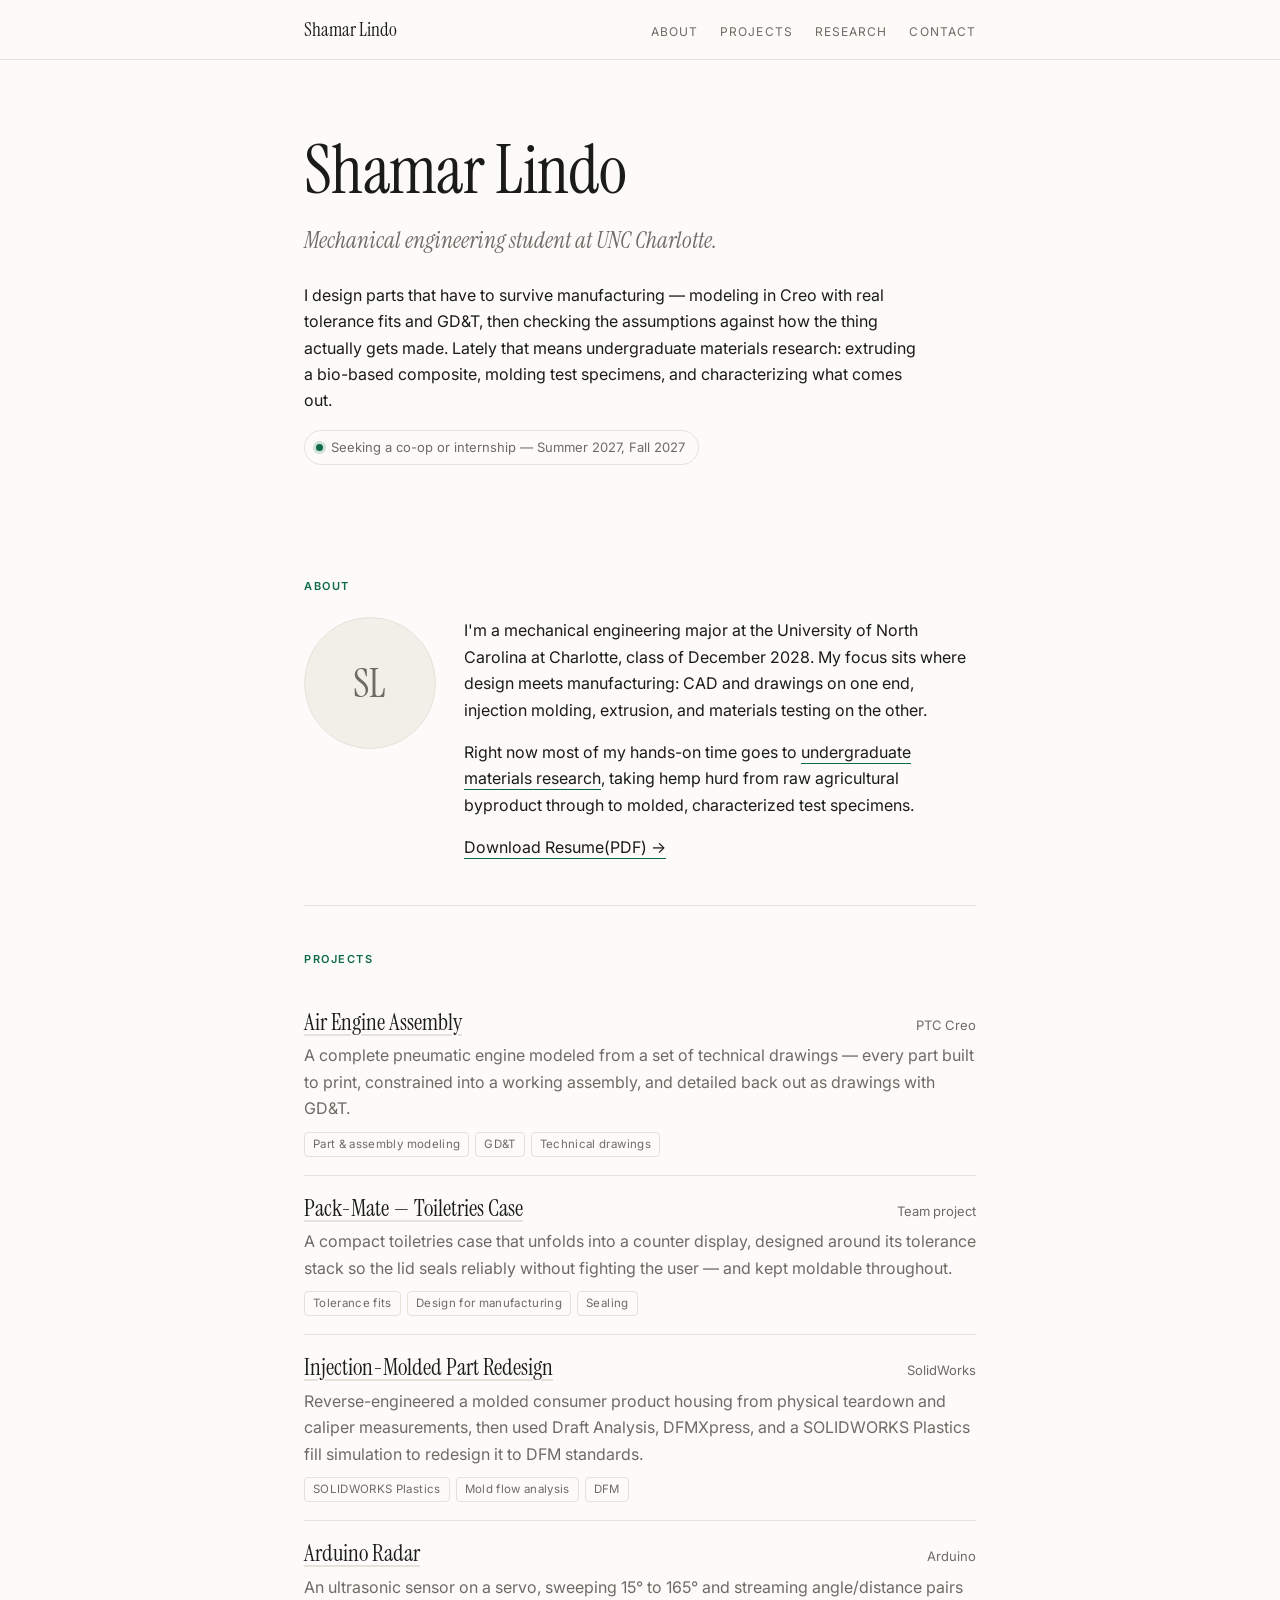
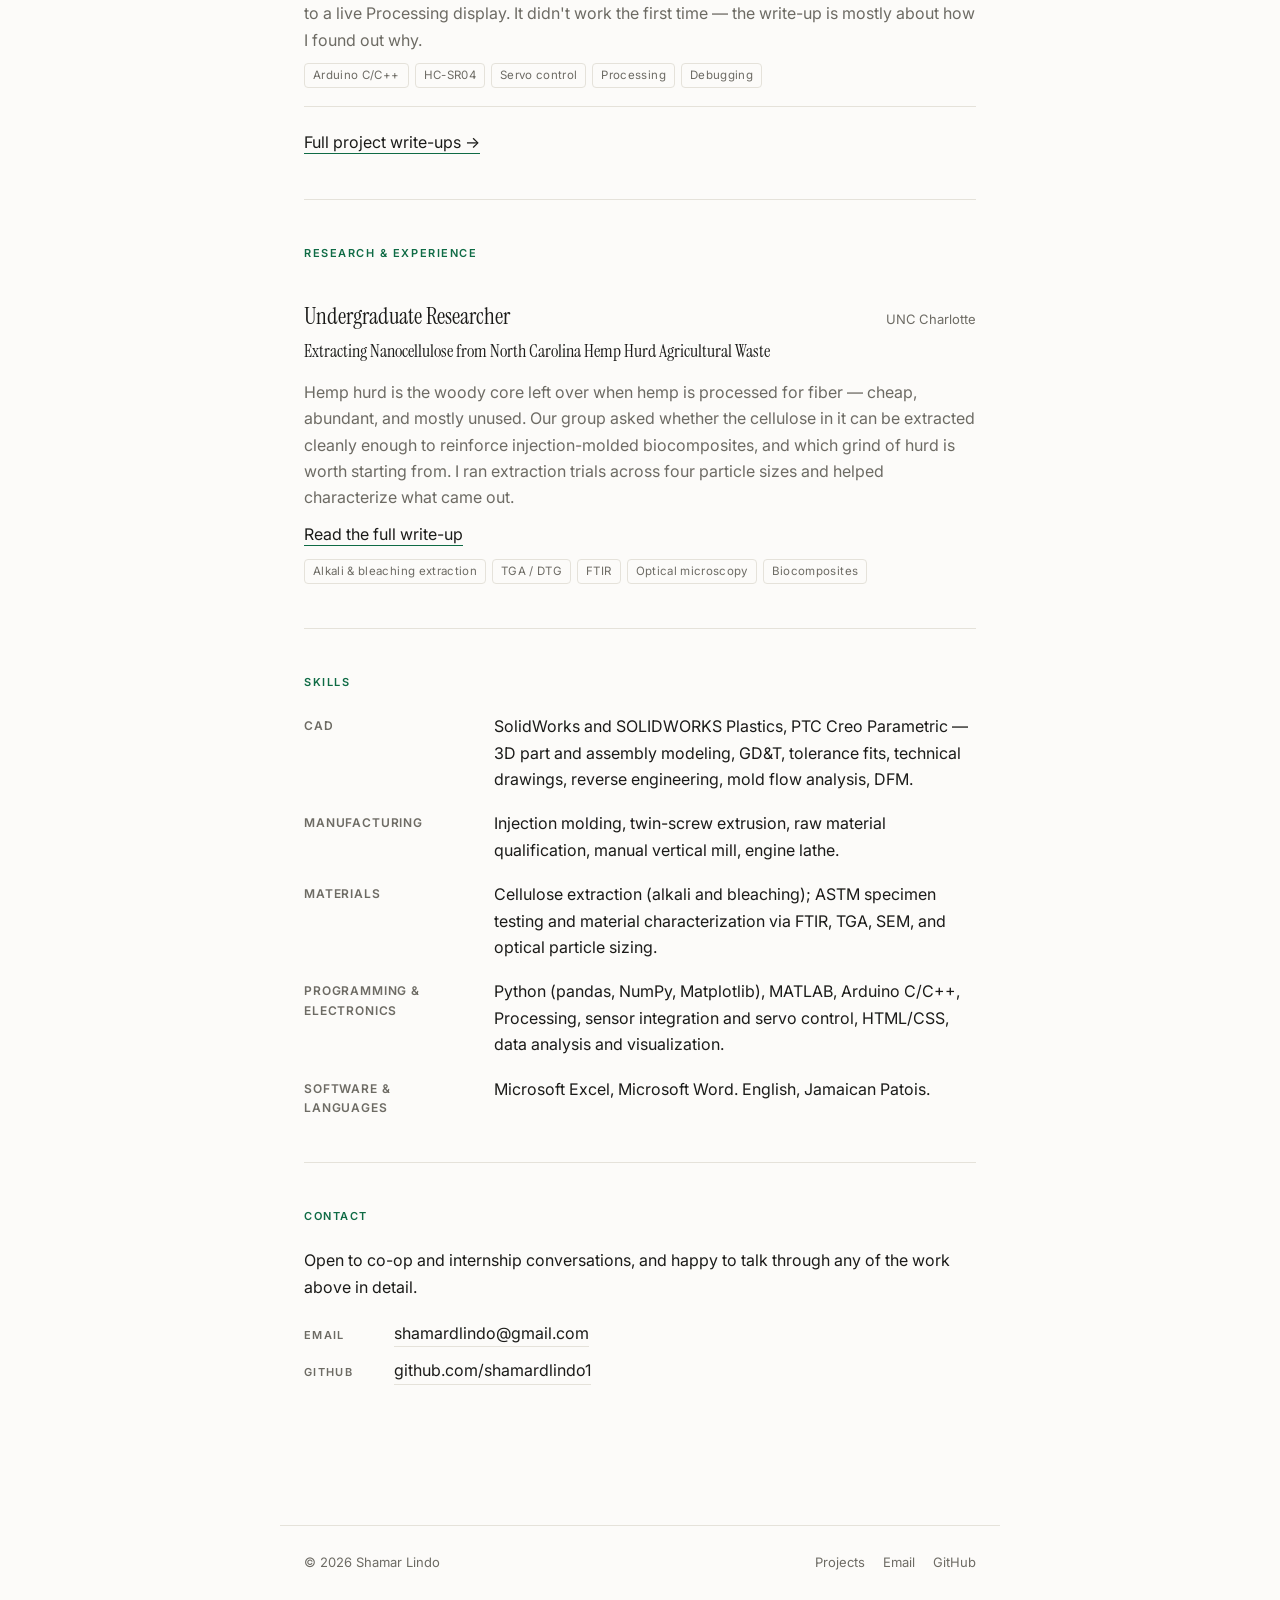
==== index.html @ feb2e8d7 "Update index.html" ====
<!DOCTYPE html>
<html lang="en">
<head>
<meta charset="utf-8">
<meta name="viewport" content="width=device-width, initial-scale=1">
<title>Shamar Lindo</title>
<meta name="description" content="Shamar Lindo — mechanical engineering student at UNC Charlotte. CAD, manufacturing, and materials research.">
<meta property="og:title" content="Shamar Lindo">
<meta property="og:description" content="Mechanical engineering student at UNC Charlotte. CAD, manufacturing, and materials research.">
<meta property="og:type" content="website">
<meta name="twitter:card" content="summary">
<link rel="icon" href="data:image/svg+xml,<svg xmlns='http://www.w3.org/2000/svg' viewBox='0 0 100 100'><text y='.9em' font-size='90'>⚙️</text></svg>">
<link rel="preconnect" href="https://fonts.googleapis.com">
<link rel="preconnect" href="https://fonts.gstatic.com" crossorigin>
<link href="https://fonts.googleapis.com/css2?family=Instrument+Serif:ital@0;1&family=Inter:wght@400;500;600&display=swap" rel="stylesheet">
<link rel="stylesheet" href="style.css">
</head>
<body>

<nav>
<div class="inner">
<a class="me" href="#top">Shamar Lindo</a>
<a class="link" href="#about">About</a>
<a class="link" href="#projects">Projects</a>
<a class="link" href="#research">Research</a>
<a class="link" href="#contact">Contact</a>
</div>
</nav>

<main id="top">

<header class="hero">
<h1>Shamar Lindo</h1>
<p class="tagline">Mechanical engineering student at UNC&nbsp;Charlotte.</p>
<p>I design parts that have to survive manufacturing — modeling in Creo with real tolerance fits and GD&amp;T, then checking the assumptions against how the thing actually gets made. Lately that means undergraduate materials research: extruding a bio-based composite, molding test specimens, and characterizing what comes out.</p>
<p class="status"><span class="dot"></span> Seeking a co-op or internship — Summer 2027, Fall 2027</p>
</header>

<section id="about">
<h2 class="label">About</h2>
<div class="about-grid">
<div class="portrait">
<!-- To use a photo: drop the file in assets/ and replace the line below with
<img src="assets/portrait.jpg" alt="Shamar Lindo"> -->
<span class="monogram">SL</span>
</div>
<div class="prose">
<p>I'm a mechanical engineering major at the University of North Carolina at Charlotte, class of December 2028. My focus sits where design meets manufacturing: CAD and drawings on one end, injection molding, extrusion, and materials testing on the other.</p>
<p>Right now most of my hands-on time goes to <a href="#research">undergraduate materials research</a>, taking hemp hurd from raw agricultural byproduct through to molded, characterized test specimens.</p>
<p style="margin-top:14px"><a class="inline-link" href="assets/resume.pdf" target="_blank" rel="noopener">Download Resume(PDF) →</a></p>
</div>
</div>
</section>

<section id="projects">
<h2 class="label">Projects</h2>

<a class="entry" href="projects.html#air-engine">
<div class="top">
<h3>Air Engine Assembly</h3>
<span class="when">PTC Creo</span>
</div>
<p>A complete pneumatic engine modeled from a set of technical drawings — every part built to print, constrained into a working assembly, and detailed back out as drawings with GD&amp;T.</p>
<div class="tags">
<span class="tag">Part &amp; assembly modeling</span>
<span class="tag">GD&amp;T</span>
<span class="tag">Technical drawings</span>
</div>
</a>

<a class="entry" href="projects.html#pack-mate">
<div class="top">
<h3>Pack-Mate — Toiletries Case</h3>
<span class="when">Team project</span>
</div>
<p>A compact toiletries case that unfolds into a counter display, designed around its tolerance stack so the lid seals reliably without fighting the user — and kept moldable throughout.</p>
<div class="tags">
<span class="tag">Tolerance fits</span>
<span class="tag">Design for manufacturing</span>
<span class="tag">Sealing</span>
</div>
</a>

<a class="entry" href="projects.html#injection-molded-part-redesign">
<div class="top">
<h3>Injection-Molded Part Redesign</h3>
<span class="when">SolidWorks</span>
</div>
<p>Reverse-engineered a molded consumer product housing from physical teardown and caliper measurements, then used Draft Analysis, DFMXpress, and a SOLIDWORKS Plastics fill simulation to redesign it to DFM standards.</p>
<div class="tags">
<span class="tag">SOLIDWORKS Plastics</span>
<span class="tag">Mold flow analysis</span>
<span class="tag">DFM</span>
</div>
</a>

<a class="entry" href="projects.html#ultrasonic">
<div class="top">
<h3>Arduino Radar</h3>
<span class="when">Arduino</span>
</div>
<p>An ultrasonic sensor on a servo, sweeping 15&deg; to 165&deg; and streaming angle/distance pairs to a live Processing display. It didn't work the first time &mdash; the write-up is mostly about how I found out why.</p>
<div class="tags">
<span class="tag">Arduino C/C++</span>
<span class="tag">HC-SR04</span>
<span class="tag">Servo control</span>
<span class="tag">Processing</span>
<span class="tag">Debugging</span>
</div>
</a>

<p style="margin-top:22px"><a class="inline-link" href="projects.html">Full project write-ups →</a></p>
</section>

<section id="research">
<h2 class="label">Research &amp; Experience</h2>
<article class="entry">
<div class="top">
<h3>Undergraduate Researcher</h3>
<span class="when">UNC Charlotte</span>
</div>
<p style="color:var(--fg); font-family:var(--serif); font-size:18px; margin-bottom:12px">Extracting Nanocellulose from North Carolina Hemp Hurd Agricultural Waste</p>
<p>Hemp hurd is the woody core left over when hemp is processed for fiber — cheap, abundant, and mostly unused. Our group asked whether the cellulose in it can be extracted cleanly enough to reinforce injection-molded biocomposites, and which grind of hurd is worth starting from. I ran extraction trials across four particle sizes and helped characterize what came out.</p>
<p><a class="inline-link" href="projects.html#hemp-hurd">Read the full write-up</a></p>
<div class="tags" style="margin-top:12px">
<span class="tag">Alkali &amp; bleaching extraction</span>
<span class="tag">TGA / DTG</span>
<span class="tag">FTIR</span>
<span class="tag">Optical microscopy</span>
<span class="tag">Biocomposites</span>
</div>
</article>
</section>

<section id="skills">
<h2 class="label">Skills</h2>
<dl class="skills">
<div class="row">
<dt>CAD</dt>
<dd>SolidWorks and SOLIDWORKS Plastics, PTC Creo Parametric &mdash; 3D part and assembly modeling, GD&amp;T, tolerance fits, technical drawings, reverse engineering, mold flow analysis, DFM.</dd>
</div>
<div class="row">
<dt>Manufacturing</dt>
<dd>Injection molding, twin-screw extrusion, raw material qualification, manual vertical mill, engine lathe.</dd>
</div>
<div class="row">
<dt>Materials</dt>
<dd>Cellulose extraction (alkali and bleaching); ASTM specimen testing and material characterization via FTIR, TGA, SEM, and optical particle sizing.</dd>
</div>
<div class="row">
<dt>Programming &amp; Electronics</dt>
<dd>Python (pandas, NumPy, Matplotlib), MATLAB, Arduino C/C++, Processing, sensor integration and servo control, HTML/CSS, data analysis and visualization.</dd>
</div>
<div class="row">
<dt>Software &amp; Languages</dt>
<dd>Microsoft Excel, Microsoft Word. English, Jamaican Patois.</dd>
</div>
</dl>
</section>

<section id="contact">
<h2 class="label">Contact</h2>
<div class="prose">
<p>Open to co-op and internship conversations, and happy to talk through any of the work above in detail.</p>
</div>
<ul class="contact-list" style="margin-top:20px">
<li><a href="mailto:shamardlindo@gmail.com"><span class="k">Email</span><span class="v">shamardlindo@gmail.com</span></a></li>
<li><a href="https://github.com/shamardlindo1" target="_blank" rel="noopener"><span class="k">GitHub</span><span class="v">github.com/shamardlindo1</span></a></li>
<!-- Add when you have them:
<li><a href="https://www.linkedin.com/in/HANDLE" target="_blank" rel="noopener"><span class="k">LinkedIn</span><span class="v">linkedin.com/in/HANDLE</span></a></li>
<li><a href="resume.pdf" target="_blank" rel="noopener"><span class="k">Résumé</span><span class="v">resume.pdf</span></a></li>
-->
</ul>
</section>

</main>

<footer>
<span>© <span class="yr">2026</span> Shamar Lindo</span>
<span class="spacer"><a href="projects.html">Projects</a></span>
<a href="mailto:shamardlindo@gmail.com">Email</a>
<a href="https://github.com/shamardlindo1">GitHub</a>
</footer>

<script>
document.querySelectorAll('.yr').forEach(function (el) { el.textContent = new Date().getFullYear(); });
document.querySelectorAll('.shot img').forEach(function (img) {
img.addEventListener('error', function () {
var d = document.createElement('div');
d.className = 'ph';
d.textContent = 'Image coming soon';
img.replaceWith(d);
});
});

</script>

</body>
</html>
---- style.css ----
/* ============================================================
   shamarlindo.so — shared styles
   Edit colors in :root below. Dark mode adjusts automatically.
   ============================================================ */

:root {
  --bg: #fcfbf9;
  --fg: #1b1b19;
  --muted: #6d6b64;
  --rule: #e5e2da;
  --accent: #0f6b45;
  --ph-bg: #f2efe8;
  --serif: "Instrument Serif", Georgia, "Times New Roman", serif;
  --sans: "Inter", -apple-system, BlinkMacSystemFont, "Segoe UI", Helvetica, Arial, sans-serif;
}
@media (prefers-color-scheme: dark) {
  :root {
    --bg: #100f0e;
    --fg: #ecebe5;
    --muted: #97948c;
    --rule: #2a2926;
    --accent: #52c48d;
    --ph-bg: #191817;
  }
}

* { box-sizing: border-box; }
html { scroll-behavior: smooth; -webkit-text-size-adjust: 100%; }
body {
  margin: 0;
  background: var(--bg);
  color: var(--fg);
  font-family: var(--sans);
  font-size: 16px;
  line-height: 1.65;
  -webkit-font-smoothing: antialiased;
}
a { color: inherit; }
img { max-width: 100%; display: block; }

/* ---------- nav ---------- */
nav {
  position: sticky;
  top: 0;
  z-index: 10;
  background: color-mix(in srgb, var(--bg) 88%, transparent);
  backdrop-filter: saturate(180%) blur(8px);
  border-bottom: 1px solid var(--rule);
}
nav .inner {
  max-width: 720px;
  margin: 0 auto;
  padding: 14px 24px;
  display: flex;
  flex-wrap: wrap;
  gap: 4px 22px;
  align-items: baseline;
}
nav .me {
  font-family: var(--serif);
  font-size: 19px;
  margin-right: auto;
  text-decoration: none;
}
nav a.link {
  font-size: 12px;
  letter-spacing: .09em;
  text-transform: uppercase;
  color: var(--muted);
  text-decoration: none;
  transition: color .15s ease;
}
nav a.link:hover, nav a.link[aria-current="page"] { color: var(--accent); }

/* ---------- layout ---------- */
main {
  max-width: 720px;
  margin: 0 auto;
  padding: 0 24px 96px;
}
section { scroll-margin-top: 76px; padding: 44px 0; border-top: 1px solid var(--rule); }
section:first-of-type { border-top: 0; }

h2.label {
  font-family: var(--sans);
  font-size: 11px;
  font-weight: 600;
  letter-spacing: .14em;
  text-transform: uppercase;
  color: var(--accent);
  margin: 0 0 22px;
}

/* ---------- hero ---------- */
header.hero { padding: 76px 0 52px; }
header.hero h1 {
  font-family: var(--serif);
  font-weight: 400;
  font-size: clamp(44px, 10vw, 68px);
  line-height: 1.02;
  letter-spacing: -.01em;
  margin: 0 0 18px;
}
header.hero .tagline {
  font-family: var(--serif);
  font-style: italic;
  font-size: clamp(19px, 4.2vw, 23px);
  color: var(--muted);
  margin: 0 0 26px;
  line-height: 1.4;
}
header.hero p { margin: 0 0 16px; max-width: 62ch; }
.status {
  max-width: none;
  display: inline-flex;
  align-items: center;
  gap: 8px;
  margin-top: 10px;
  padding: 6px 13px 6px 11px;
  border: 1px solid var(--rule);
  border-radius: 999px;
  font-size: 13px;
  color: var(--muted);
}
.status .dot {
  flex: none;
  width: 7px; height: 7px; border-radius: 50%;
  background: var(--accent);
  box-shadow: 0 0 0 3px color-mix(in srgb, var(--accent) 18%, transparent);
}

/* page header for subpages */
header.page { padding: 62px 0 34px; }
header.page h1 {
  font-family: var(--serif);
  font-weight: 400;
  font-size: clamp(36px, 8vw, 52px);
  line-height: 1.06;
  margin: 0 0 14px;
}
header.page p { color: var(--muted); margin: 0; max-width: 62ch; }

/* ---------- prose ---------- */
p { margin: 0 0 16px; }
p:last-child { margin-bottom: 0; }
.prose a, .inline-link {
  color: var(--fg);
  text-decoration: none;
  border-bottom: 1px solid var(--accent);
  padding-bottom: 1px;
  transition: color .15s ease;
}
.prose a:hover, .inline-link:hover { color: var(--accent); }

/* ---------- portrait ---------- */
.about-grid {
  display: grid;
  grid-template-columns: 132px 1fr;
  gap: 28px;
  align-items: start;
}
@media (max-width: 560px) {
  .about-grid { grid-template-columns: 1fr; gap: 22px; }
  .portrait { width: 112px; }
}
.portrait {
  width: 132px;
  aspect-ratio: 1;
  border-radius: 50%;
  overflow: hidden;
  background: var(--ph-bg);
  border: 1px solid var(--rule);
  display: grid;
  place-items: center;
}
.portrait img { width: 100%; height: 100%; object-fit: cover; }
.portrait .monogram {
  font-family: var(--serif);
  font-size: 40px;
  color: var(--muted);
  letter-spacing: .02em;
}

/* ---------- entries ---------- */
.entry {
  display: block;
  text-decoration: none;
  padding: 18px 0;
  border-bottom: 1px solid var(--rule);
}
.entry:last-child { border-bottom: 0; padding-bottom: 0; }
a.entry { transition: opacity .15s ease; }
a.entry:hover { opacity: .72; }
a.entry h3 { text-decoration: underline; text-decoration-color: var(--rule); text-underline-offset: 4px; }
a.entry:hover h3 { text-decoration-color: var(--accent); }
.entry .top {
  display: flex;
  flex-wrap: wrap;
  gap: 4px 14px;
  align-items: baseline;
  margin-bottom: 6px;
}
.entry h3 {
  font-family: var(--serif);
  font-weight: 400;
  font-size: 23px;
  margin: 0;
  line-height: 1.25;
}
.entry .when {
  margin-left: auto;
  font-size: 13px;
  color: var(--muted);
  font-variant-numeric: tabular-nums;
}
.entry p { color: var(--muted); margin: 0 0 10px; }
.tags { display: flex; flex-wrap: wrap; gap: 6px; }
.tag {
  font-size: 11.5px;
  letter-spacing: .03em;
  color: var(--muted);
  border: 1px solid var(--rule);
  border-radius: 4px;
  padding: 2px 8px;
}

/* ---------- project detail ---------- */
.detail { padding: 40px 0; border-top: 1px solid var(--rule); scroll-margin-top: 76px; }
.detail:first-of-type { border-top: 0; }
.detail h2 {
  font-family: var(--serif);
  font-weight: 400;
  font-size: clamp(28px, 6vw, 34px);
  margin: 0 0 6px;
  line-height: 1.15;
}
.detail .meta {
  font-size: 13px;
  color: var(--muted);
  margin: 0 0 20px;
}
.detail h4 {
  font-size: 11px;
  font-weight: 600;
  letter-spacing: .12em;
  text-transform: uppercase;
  color: var(--muted);
  margin: 26px 0 10px;
}
.detail ul { margin: 0 0 16px; padding-left: 20px; }
.detail li { margin-bottom: 7px; }

/* image slots — replace the .ph div with an <img> when you have the picture */
.shot { margin: 22px 0; }
.shot .ph {
  aspect-ratio: 16 / 10;
  background: var(--ph-bg);
  border: 1px dashed var(--rule);
  border-radius: 6px;
  display: grid;
  place-items: center;
  text-align: center;
  padding: 20px;
  color: var(--muted);
  font-size: 13px;
}
.shot img { border-radius: 6px; border: 1px solid var(--rule); }
.shot figcaption {
  margin-top: 9px;
  font-size: 13px;
  color: var(--muted);
}
.shot-row { display: grid; grid-template-columns: 1fr 1fr; gap: 16px; }
@media (max-width: 560px) { .shot-row { grid-template-columns: 1fr; } }

/* ---------- skills ---------- */
.skills { display: grid; gap: 18px; margin: 0; }
.skills .row {
  display: grid;
  grid-template-columns: 170px 1fr;
  gap: 6px 20px;
  align-items: start;
}
.skills dt {
  font-size: 12px;
  font-weight: 600;
  letter-spacing: .07em;
  text-transform: uppercase;
  color: var(--muted);
  padding-top: 3px;
}
.skills dd { margin: 0; }
@media (max-width: 560px) { .skills .row { grid-template-columns: 1fr; } }

/* ---------- contact ---------- */
.contact-list { list-style: none; margin: 0; padding: 0; display: grid; gap: 10px; }
.contact-list a { display: inline-flex; align-items: baseline; gap: 12px; text-decoration: none; }
.contact-list .k {
  font-size: 11px;
  font-weight: 600;
  letter-spacing: .12em;
  text-transform: uppercase;
  color: var(--muted);
  min-width: 78px;
}
.contact-list .v {
  border-bottom: 1px solid var(--rule);
  transition: border-color .15s ease, color .15s ease;
}
.contact-list a:hover .v { border-color: var(--accent); color: var(--accent); }

/* ---------- footer ---------- */
footer {
  max-width: 720px;
  margin: 0 auto;
  padding: 26px 24px 44px;
  border-top: 1px solid var(--rule);
  font-size: 13px;
  color: var(--muted);
  display: flex;
  flex-wrap: wrap;
  gap: 8px 18px;
}
footer a { color: var(--muted); text-decoration: none; }
footer a:hover { color: var(--accent); }
footer .spacer { margin-left: auto; }

/* ---------- 404 ---------- */
.center-page {
  min-height: 68vh;
  display: grid;
  place-items: center;
  text-align: center;
}
.center-page h1 {
  font-family: var(--serif);
  font-weight: 400;
  font-size: clamp(52px, 14vw, 92px);
  margin: 0 0 8px;
  line-height: 1;
}

/* ---------- data table ---------- */
table.data {
  width: 100%;
  border-collapse: collapse;
  margin: 24px 0 8px;
  font-size: 14.5px;
}
table.data caption {
  text-align: left;
  font-size: 11px;
  font-weight: 600;
  letter-spacing: .12em;
  text-transform: uppercase;
  color: var(--muted);
  padding-bottom: 10px;
}
table.data th {
  text-align: left;
  font-size: 12px;
  font-weight: 600;
  color: var(--muted);
  border-bottom: 1px solid var(--fg);
  padding: 0 12px 8px 0;
  vertical-align: bottom;
}
table.data th .note {
  display: block;
  font-weight: 400;
  font-size: 11px;
  letter-spacing: 0;
  text-transform: none;
  opacity: .75;
  margin-top: 2px;
}
table.data td {
  padding: 10px 12px 10px 0;
  border-bottom: 1px solid var(--rule);
  font-variant-numeric: tabular-nums;
}
table.data tbody tr:last-child td { border-bottom: 0; }
.fignote { font-size: 13.5px; color: var(--muted); margin-top: 4px; }

blockquote.pull {
  margin: 26px 0;
  padding: 0 0 0 20px;
  border-left: 2px solid var(--accent);
  font-family: var(--serif);
  font-size: 19px;
  line-height: 1.45;
}

pre.code {
  background: var(--ph-bg);
  border: 1px solid var(--rule);
  border-radius: 6px;
  padding: 12px 14px;
  overflow-x: auto;
  font-size: 13px;
  line-height: 1.55;
  margin: 16px 0;
}
code {
  font-size: .93em;
  background: var(--ph-bg);
  padding: 1px 5px;
  border-radius: 3px;
}
pre.code code { background: none; padding: 0; }
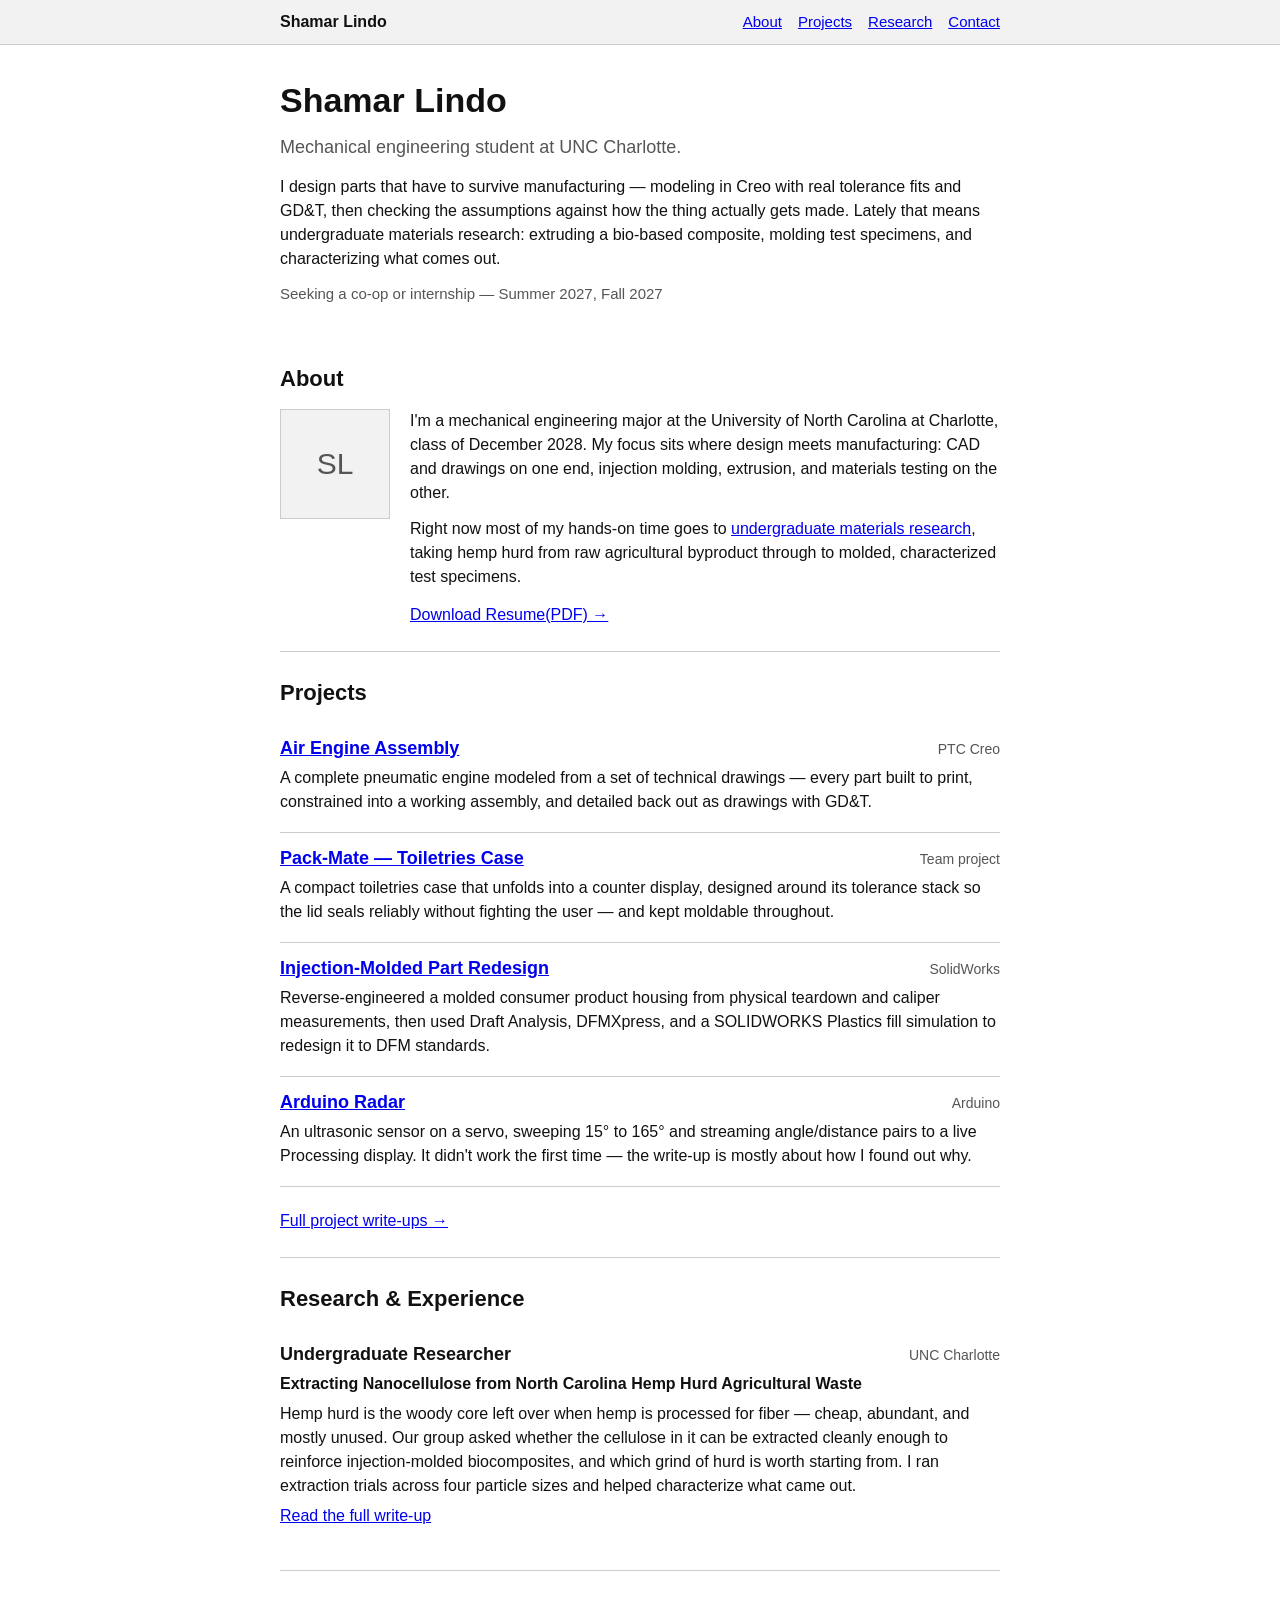
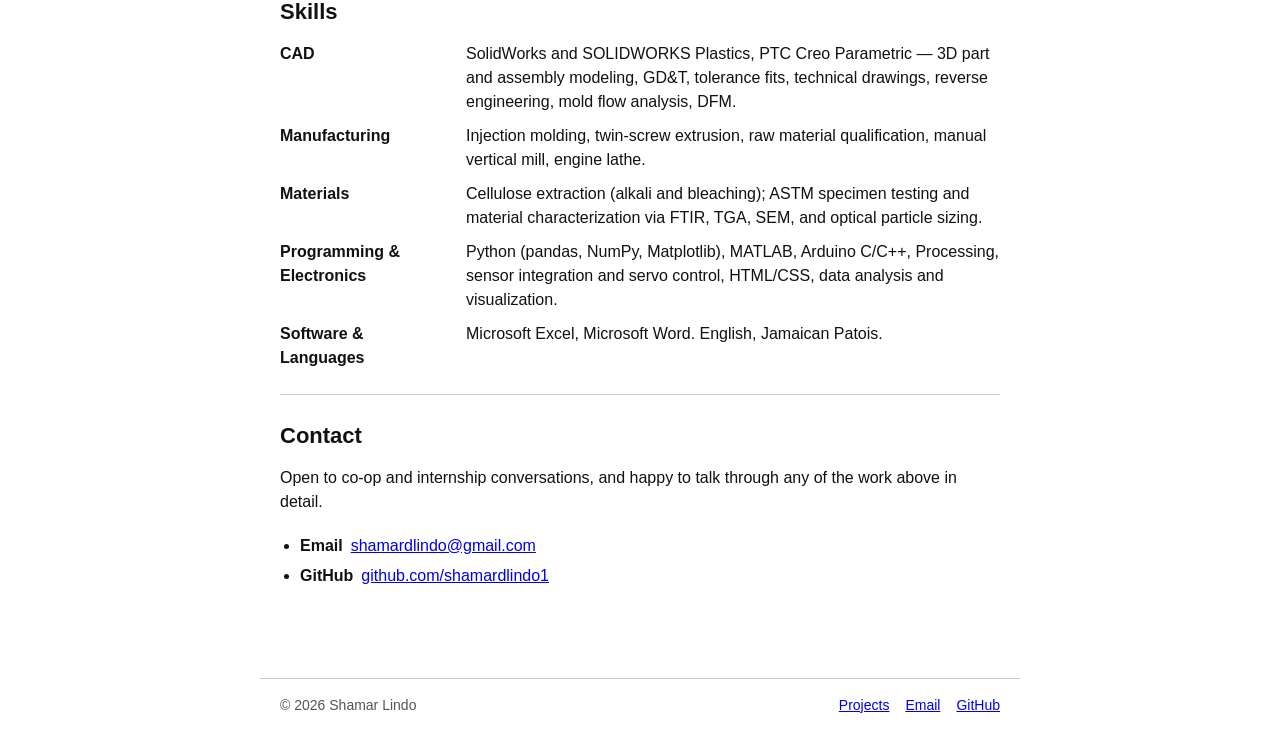
==== commit c8f0aa5c: "Simplify site styling: plain fonts, white background, no pills or effects" ====
--- a/index.html
+++ b/index.html
@@ -10,9 +10,6 @@
 <meta property="og:type" content="website">
 <meta name="twitter:card" content="summary">
 <link rel="icon" href="data:image/svg+xml,<svg xmlns='http://www.w3.org/2000/svg' viewBox='0 0 100 100'><text y='.9em' font-size='90'>⚙️</text></svg>">
-<link rel="preconnect" href="https://fonts.googleapis.com">
-<link rel="preconnect" href="https://fonts.gstatic.com" crossorigin>
-<link href="https://fonts.googleapis.com/css2?family=Instrument+Serif:ital@0;1&family=Inter:wght@400;500;600&display=swap" rel="stylesheet">
 <link rel="stylesheet" href="style.css">
 </head>
 <body>
@@ -119,7 +116,7 @@
 <h3>Undergraduate Researcher</h3>
 <span class="when">UNC Charlotte</span>
 </div>
-<p style="color:var(--fg); font-family:var(--serif); font-size:18px; margin-bottom:12px">Extracting Nanocellulose from North Carolina Hemp Hurd Agricultural Waste</p>
+<p style="font-weight:bold">Extracting Nanocellulose from North Carolina Hemp Hurd Agricultural Waste</p>
 <p>Hemp hurd is the woody core left over when hemp is processed for fiber — cheap, abundant, and mostly unused. Our group asked whether the cellulose in it can be extracted cleanly enough to reinforce injection-molded biocomposites, and which grind of hurd is worth starting from. I ran extraction trials across four particle sizes and helped characterize what came out.</p>
 <p><a class="inline-link" href="projects.html#hemp-hurd">Read the full write-up</a></p>
 <div class="tags" style="margin-top:12px">
--- a/style.css
+++ b/style.css
@@ -1,410 +1,147 @@
-/* ============================================================
-   shamarlindo.so — shared styles
-   Edit colors in :root below. Dark mode adjusts automatically.
-   ============================================================ */
+/* shamarlindo.so - simple styles */
 
 :root {
-  --bg: #fcfbf9;
-  --fg: #1b1b19;
-  --muted: #6d6b64;
-  --rule: #e5e2da;
-  --accent: #0f6b45;
-  --ph-bg: #f2efe8;
-  --serif: "Instrument Serif", Georgia, "Times New Roman", serif;
-  --sans: "Inter", -apple-system, BlinkMacSystemFont, "Segoe UI", Helvetica, Arial, sans-serif;
-}
-@media (prefers-color-scheme: dark) {
-  :root {
-    --bg: #100f0e;
-    --fg: #ecebe5;
-    --muted: #97948c;
-    --rule: #2a2926;
-    --accent: #52c48d;
-    --ph-bg: #191817;
-  }
+  --bg: #ffffff;
+  --fg: #111111;
+  --muted: #555555;
+  --rule: #cccccc;
+  --accent: #0000ee;
+  --ph-bg: #f2f2f2;
+  --serif: Georgia, "Times New Roman", serif;
+  --sans: Arial, Helvetica, sans-serif;
 }
 
 * { box-sizing: border-box; }
-html { scroll-behavior: smooth; -webkit-text-size-adjust: 100%; }
 body {
   margin: 0;
   background: var(--bg);
   color: var(--fg);
   font-family: var(--sans);
   font-size: 16px;
-  line-height: 1.65;
-  -webkit-font-smoothing: antialiased;
+  line-height: 1.5;
 }
-a { color: inherit; }
+a { color: var(--accent); }
 img { max-width: 100%; display: block; }
 
-/* ---------- nav ---------- */
-nav {
-  position: sticky;
-  top: 0;
-  z-index: 10;
-  background: color-mix(in srgb, var(--bg) 88%, transparent);
-  backdrop-filter: saturate(180%) blur(8px);
-  border-bottom: 1px solid var(--rule);
-}
+/* nav */
+nav { border-bottom: 1px solid var(--rule); background: var(--ph-bg); }
 nav .inner {
-  max-width: 720px;
+  max-width: 760px;
   margin: 0 auto;
-  padding: 14px 24px;
+  padding: 10px 20px;
   display: flex;
   flex-wrap: wrap;
-  gap: 4px 22px;
+  gap: 4px 16px;
   align-items: baseline;
 }
-nav .me {
-  font-family: var(--serif);
-  font-size: 19px;
-  margin-right: auto;
-  text-decoration: none;
-}
-nav a.link {
-  font-size: 12px;
-  letter-spacing: .09em;
-  text-transform: uppercase;
-  color: var(--muted);
-  text-decoration: none;
-  transition: color .15s ease;
-}
-nav a.link:hover, nav a.link[aria-current="page"] { color: var(--accent); }
+nav .me { font-weight: bold; margin-right: auto; color: var(--fg); text-decoration: none; }
+nav a.link { font-size: 15px; }
+nav a.link[aria-current="page"] { color: var(--fg); font-weight: bold; }
 
-/* ---------- layout ---------- */
-main {
-  max-width: 720px;
-  margin: 0 auto;
-  padding: 0 24px 96px;
-}
-section { scroll-margin-top: 76px; padding: 44px 0; border-top: 1px solid var(--rule); }
+/* layout */
+main { max-width: 760px; margin: 0 auto; padding: 0 20px 60px; }
+section { padding: 24px 0; border-top: 1px solid var(--rule); }
 section:first-of-type { border-top: 0; }
 
-h2.label {
-  font-family: var(--sans);
-  font-size: 11px;
-  font-weight: 600;
-  letter-spacing: .14em;
-  text-transform: uppercase;
-  color: var(--accent);
-  margin: 0 0 22px;
-}
+h2.label { font-size: 22px; margin: 0 0 14px; }
 
-/* ---------- hero ---------- */
-header.hero { padding: 76px 0 52px; }
-header.hero h1 {
-  font-family: var(--serif);
-  font-weight: 400;
-  font-size: clamp(44px, 10vw, 68px);
-  line-height: 1.02;
-  letter-spacing: -.01em;
-  margin: 0 0 18px;
-}
-header.hero .tagline {
-  font-family: var(--serif);
-  font-style: italic;
-  font-size: clamp(19px, 4.2vw, 23px);
-  color: var(--muted);
-  margin: 0 0 26px;
-  line-height: 1.4;
-}
-header.hero p { margin: 0 0 16px; max-width: 62ch; }
-.status {
-  max-width: none;
-  display: inline-flex;
-  align-items: center;
-  gap: 8px;
-  margin-top: 10px;
-  padding: 6px 13px 6px 11px;
-  border: 1px solid var(--rule);
-  border-radius: 999px;
-  font-size: 13px;
-  color: var(--muted);
-}
-.status .dot {
-  flex: none;
-  width: 7px; height: 7px; border-radius: 50%;
-  background: var(--accent);
-  box-shadow: 0 0 0 3px color-mix(in srgb, var(--accent) 18%, transparent);
-}
+/* hero */
+header.hero { padding: 30px 0 20px; }
+header.hero h1 { font-size: 34px; margin: 0 0 8px; }
+header.hero .tagline { font-size: 18px; color: var(--muted); margin: 0 0 14px; }
+header.hero p { margin: 0 0 12px; }
+.status { margin-top: 6px; font-size: 15px; color: var(--muted); }
+.status .dot { display: none; }
 
-/* page header for subpages */
-header.page { padding: 62px 0 34px; }
-header.page h1 {
-  font-family: var(--serif);
-  font-weight: 400;
-  font-size: clamp(36px, 8vw, 52px);
-  line-height: 1.06;
-  margin: 0 0 14px;
-}
-header.page p { color: var(--muted); margin: 0; max-width: 62ch; }
+header.page { padding: 30px 0 14px; }
+header.page h1 { font-size: 32px; margin: 0 0 8px; }
+header.page p { color: var(--muted); margin: 0; }
 
-/* ---------- prose ---------- */
-p { margin: 0 0 16px; }
+p { margin: 0 0 12px; }
 p:last-child { margin-bottom: 0; }
-.prose a, .inline-link {
-  color: var(--fg);
-  text-decoration: none;
-  border-bottom: 1px solid var(--accent);
-  padding-bottom: 1px;
-  transition: color .15s ease;
-}
-.prose a:hover, .inline-link:hover { color: var(--accent); }
 
-/* ---------- portrait ---------- */
-.about-grid {
-  display: grid;
-  grid-template-columns: 132px 1fr;
-  gap: 28px;
-  align-items: start;
-}
-@media (max-width: 560px) {
-  .about-grid { grid-template-columns: 1fr; gap: 22px; }
-  .portrait { width: 112px; }
-}
+/* about */
+.about-grid { display: grid; grid-template-columns: 110px 1fr; gap: 20px; align-items: start; }
+@media (max-width: 560px) { .about-grid { grid-template-columns: 1fr; } }
 .portrait {
-  width: 132px;
+  width: 110px;
   aspect-ratio: 1;
-  border-radius: 50%;
-  overflow: hidden;
   background: var(--ph-bg);
   border: 1px solid var(--rule);
   display: grid;
   place-items: center;
 }
 .portrait img { width: 100%; height: 100%; object-fit: cover; }
-.portrait .monogram {
-  font-family: var(--serif);
-  font-size: 40px;
-  color: var(--muted);
-  letter-spacing: .02em;
-}
+.portrait .monogram { font-size: 30px; color: var(--muted); }
 
-/* ---------- entries ---------- */
-.entry {
-  display: block;
-  text-decoration: none;
-  padding: 18px 0;
-  border-bottom: 1px solid var(--rule);
-}
-.entry:last-child { border-bottom: 0; padding-bottom: 0; }
-a.entry { transition: opacity .15s ease; }
-a.entry:hover { opacity: .72; }
-a.entry h3 { text-decoration: underline; text-decoration-color: var(--rule); text-underline-offset: 4px; }
-a.entry:hover h3 { text-decoration-color: var(--accent); }
-.entry .top {
-  display: flex;
-  flex-wrap: wrap;
-  gap: 4px 14px;
-  align-items: baseline;
-  margin-bottom: 6px;
-}
-.entry h3 {
-  font-family: var(--serif);
-  font-weight: 400;
-  font-size: 23px;
-  margin: 0;
-  line-height: 1.25;
-}
-.entry .when {
-  margin-left: auto;
-  font-size: 13px;
-  color: var(--muted);
-  font-variant-numeric: tabular-nums;
-}
-.entry p { color: var(--muted); margin: 0 0 10px; }
-.tags { display: flex; flex-wrap: wrap; gap: 6px; }
-.tag {
-  font-size: 11.5px;
-  letter-spacing: .03em;
-  color: var(--muted);
-  border: 1px solid var(--rule);
-  border-radius: 4px;
-  padding: 2px 8px;
-}
+/* entries */
+.entry { display: block; color: var(--fg); text-decoration: none; padding: 12px 0; border-bottom: 1px solid var(--rule); }
+.entry:last-child { border-bottom: 0; }
+a.entry h3 { color: var(--accent); text-decoration: underline; }
+.entry .top { display: flex; flex-wrap: wrap; gap: 4px 12px; align-items: baseline; margin-bottom: 4px; }
+.entry h3 { font-size: 18px; margin: 0; }
+.entry .when { margin-left: auto; font-size: 14px; color: var(--muted); }
+.entry p { color: var(--fg); margin: 0 0 6px; }
+.tags { display: none; }
 
-/* ---------- project detail ---------- */
-.detail { padding: 40px 0; border-top: 1px solid var(--rule); scroll-margin-top: 76px; }
+/* project detail */
+.detail { padding: 24px 0; border-top: 1px solid var(--rule); }
 .detail:first-of-type { border-top: 0; }
-.detail h2 {
-  font-family: var(--serif);
-  font-weight: 400;
-  font-size: clamp(28px, 6vw, 34px);
-  margin: 0 0 6px;
-  line-height: 1.15;
-}
-.detail .meta {
-  font-size: 13px;
-  color: var(--muted);
-  margin: 0 0 20px;
-}
-.detail h4 {
-  font-size: 11px;
-  font-weight: 600;
-  letter-spacing: .12em;
-  text-transform: uppercase;
-  color: var(--muted);
-  margin: 26px 0 10px;
-}
-.detail ul { margin: 0 0 16px; padding-left: 20px; }
-.detail li { margin-bottom: 7px; }
+.detail h2 { font-size: 26px; margin: 0 0 4px; }
+.detail .meta { font-size: 14px; color: var(--muted); margin: 0 0 14px; }
+.detail h4 { font-size: 16px; margin: 20px 0 8px; }
+.detail ul { margin: 0 0 12px; padding-left: 22px; }
+.detail li { margin-bottom: 5px; }
 
-/* image slots — replace the .ph div with an <img> when you have the picture */
-.shot { margin: 22px 0; }
-.shot .ph {
-  aspect-ratio: 16 / 10;
-  background: var(--ph-bg);
-  border: 1px dashed var(--rule);
-  border-radius: 6px;
-  display: grid;
-  place-items: center;
-  text-align: center;
-  padding: 20px;
-  color: var(--muted);
-  font-size: 13px;
-}
-.shot img { border-radius: 6px; border: 1px solid var(--rule); }
-.shot figcaption {
-  margin-top: 9px;
-  font-size: 13px;
-  color: var(--muted);
-}
-.shot-row { display: grid; grid-template-columns: 1fr 1fr; gap: 16px; }
+.shot { margin: 16px 0; }
+.shot .ph { aspect-ratio: 16 / 10; background: var(--ph-bg); border: 1px dashed var(--rule); display: grid; place-items: center; text-align: center; padding: 16px; color: var(--muted); font-size: 14px; }
+.shot img { border: 1px solid var(--rule); }
+.shot figcaption { margin-top: 6px; font-size: 14px; color: var(--muted); }
+.shot-row { display: grid; grid-template-columns: 1fr 1fr; gap: 12px; }
 @media (max-width: 560px) { .shot-row { grid-template-columns: 1fr; } }
 
-/* ---------- skills ---------- */
-.skills { display: grid; gap: 18px; margin: 0; }
-.skills .row {
-  display: grid;
-  grid-template-columns: 170px 1fr;
-  gap: 6px 20px;
-  align-items: start;
-}
-.skills dt {
-  font-size: 12px;
-  font-weight: 600;
-  letter-spacing: .07em;
-  text-transform: uppercase;
-  color: var(--muted);
-  padding-top: 3px;
-}
+/* skills */
+.skills { display: grid; gap: 10px; margin: 0; }
+.skills .row { display: grid; grid-template-columns: 170px 1fr; gap: 4px 16px; }
+.skills dt { font-weight: bold; }
 .skills dd { margin: 0; }
 @media (max-width: 560px) { .skills .row { grid-template-columns: 1fr; } }
 
-/* ---------- contact ---------- */
-.contact-list { list-style: none; margin: 0; padding: 0; display: grid; gap: 10px; }
-.contact-list a { display: inline-flex; align-items: baseline; gap: 12px; text-decoration: none; }
-.contact-list .k {
-  font-size: 11px;
-  font-weight: 600;
-  letter-spacing: .12em;
-  text-transform: uppercase;
-  color: var(--muted);
-  min-width: 78px;
-}
-.contact-list .v {
-  border-bottom: 1px solid var(--rule);
-  transition: border-color .15s ease, color .15s ease;
-}
-.contact-list a:hover .v { border-color: var(--accent); color: var(--accent); }
+/* contact */
+.contact-list { margin: 0; padding-left: 20px; }
+.contact-list li { margin-bottom: 6px; }
+.contact-list a { text-decoration: none; }
+.contact-list .k { font-weight: bold; margin-right: 8px; color: var(--fg); }
+.contact-list .v { color: var(--accent); text-decoration: underline; }
 
-/* ---------- footer ---------- */
+/* footer */
 footer {
-  max-width: 720px;
+  max-width: 760px;
   margin: 0 auto;
-  padding: 26px 24px 44px;
+  padding: 16px 20px 30px;
   border-top: 1px solid var(--rule);
-  font-size: 13px;
+  font-size: 14px;
   color: var(--muted);
   display: flex;
   flex-wrap: wrap;
-  gap: 8px 18px;
+  gap: 6px 16px;
 }
-footer a { color: var(--muted); text-decoration: none; }
-footer a:hover { color: var(--accent); }
 footer .spacer { margin-left: auto; }
 
-/* ---------- 404 ---------- */
-.center-page {
-  min-height: 68vh;
-  display: grid;
-  place-items: center;
-  text-align: center;
-}
-.center-page h1 {
-  font-family: var(--serif);
-  font-weight: 400;
-  font-size: clamp(52px, 14vw, 92px);
-  margin: 0 0 8px;
-  line-height: 1;
-}
+/* 404 */
+.center-page { min-height: 60vh; display: grid; place-items: center; text-align: center; }
+.center-page h1 { font-size: 60px; margin: 0 0 8px; }
 
-/* ---------- data table ---------- */
-table.data {
-  width: 100%;
-  border-collapse: collapse;
-  margin: 24px 0 8px;
-  font-size: 14.5px;
-}
-table.data caption {
-  text-align: left;
-  font-size: 11px;
-  font-weight: 600;
-  letter-spacing: .12em;
-  text-transform: uppercase;
-  color: var(--muted);
-  padding-bottom: 10px;
-}
-table.data th {
-  text-align: left;
-  font-size: 12px;
-  font-weight: 600;
-  color: var(--muted);
-  border-bottom: 1px solid var(--fg);
-  padding: 0 12px 8px 0;
-  vertical-align: bottom;
-}
-table.data th .note {
-  display: block;
-  font-weight: 400;
-  font-size: 11px;
-  letter-spacing: 0;
-  text-transform: none;
-  opacity: .75;
-  margin-top: 2px;
-}
-table.data td {
-  padding: 10px 12px 10px 0;
-  border-bottom: 1px solid var(--rule);
-  font-variant-numeric: tabular-nums;
-}
-table.data tbody tr:last-child td { border-bottom: 0; }
-.fignote { font-size: 13.5px; color: var(--muted); margin-top: 4px; }
+/* data table */
+table.data { width: 100%; border-collapse: collapse; margin: 16px 0 6px; font-size: 15px; }
+table.data caption { text-align: left; font-weight: bold; padding-bottom: 8px; }
+table.data th { text-align: left; border: 1px solid var(--rule); background: var(--ph-bg); padding: 6px 8px; }
+table.data th .note { display: block; font-weight: normal; font-size: 12px; color: var(--muted); }
+table.data td { padding: 6px 8px; border: 1px solid var(--rule); }
+.fignote { font-size: 14px; color: var(--muted); }
 
-blockquote.pull {
-  margin: 26px 0;
-  padding: 0 0 0 20px;
-  border-left: 2px solid var(--accent);
-  font-family: var(--serif);
-  font-size: 19px;
-  line-height: 1.45;
-}
+blockquote.pull { margin: 18px 0; padding: 0 0 0 16px; border-left: 3px solid var(--rule); font-style: italic; }
 
-pre.code {
-  background: var(--ph-bg);
-  border: 1px solid var(--rule);
-  border-radius: 6px;
-  padding: 12px 14px;
-  overflow-x: auto;
-  font-size: 13px;
-  line-height: 1.55;
-  margin: 16px 0;
-}
-code {
-  font-size: .93em;
-  background: var(--ph-bg);
-  padding: 1px 5px;
-  border-radius: 3px;
-}
+pre.code { background: var(--ph-bg); border: 1px solid var(--rule); padding: 10px 12px; overflow-x: auto; font-size: 13px; margin: 12px 0; }
+code { background: var(--ph-bg); padding: 0 4px; }
 pre.code code { background: none; padding: 0; }
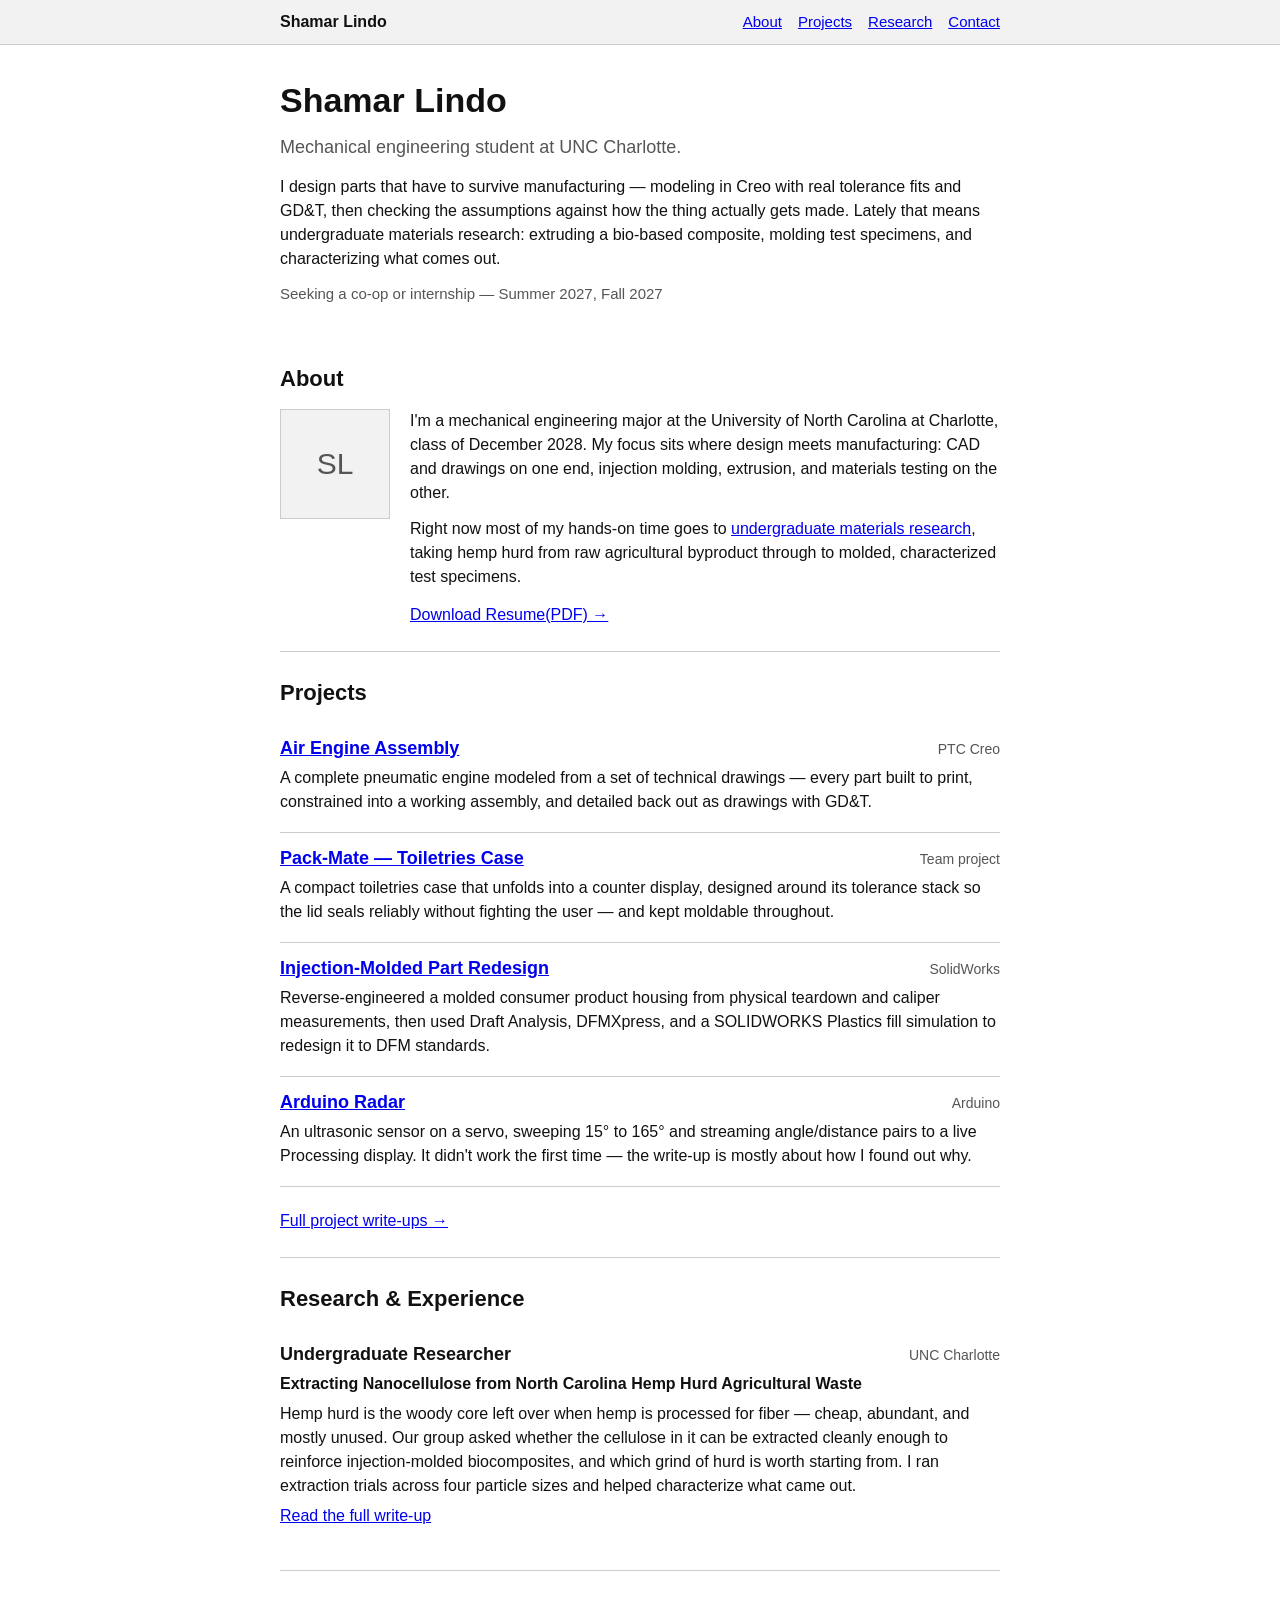
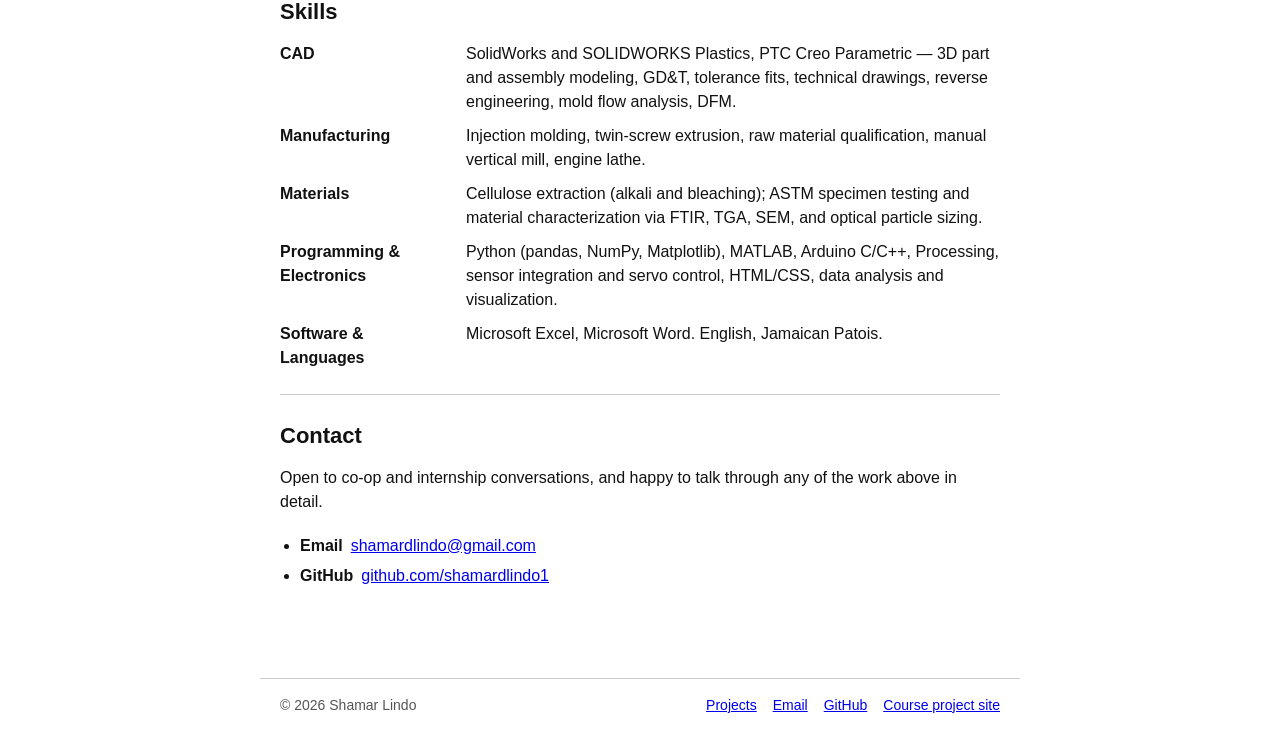
==== commit 539506a5: "Add manual, CAD, and radar video to project pages; add course project link to footer" ====
--- a/index.html
+++ b/index.html
@@ -177,6 +177,7 @@
 <span class="spacer"><a href="projects.html">Projects</a></span>
 <a href="mailto:shamardlindo@gmail.com">Email</a>
 <a href="https://github.com/shamardlindo1">GitHub</a>
+<a href="https://webpages.charlotte.edu/ajohn503/Finalproject.html" target="_blank" rel="noopener">Course project site</a>
 </footer>
 
 <script>
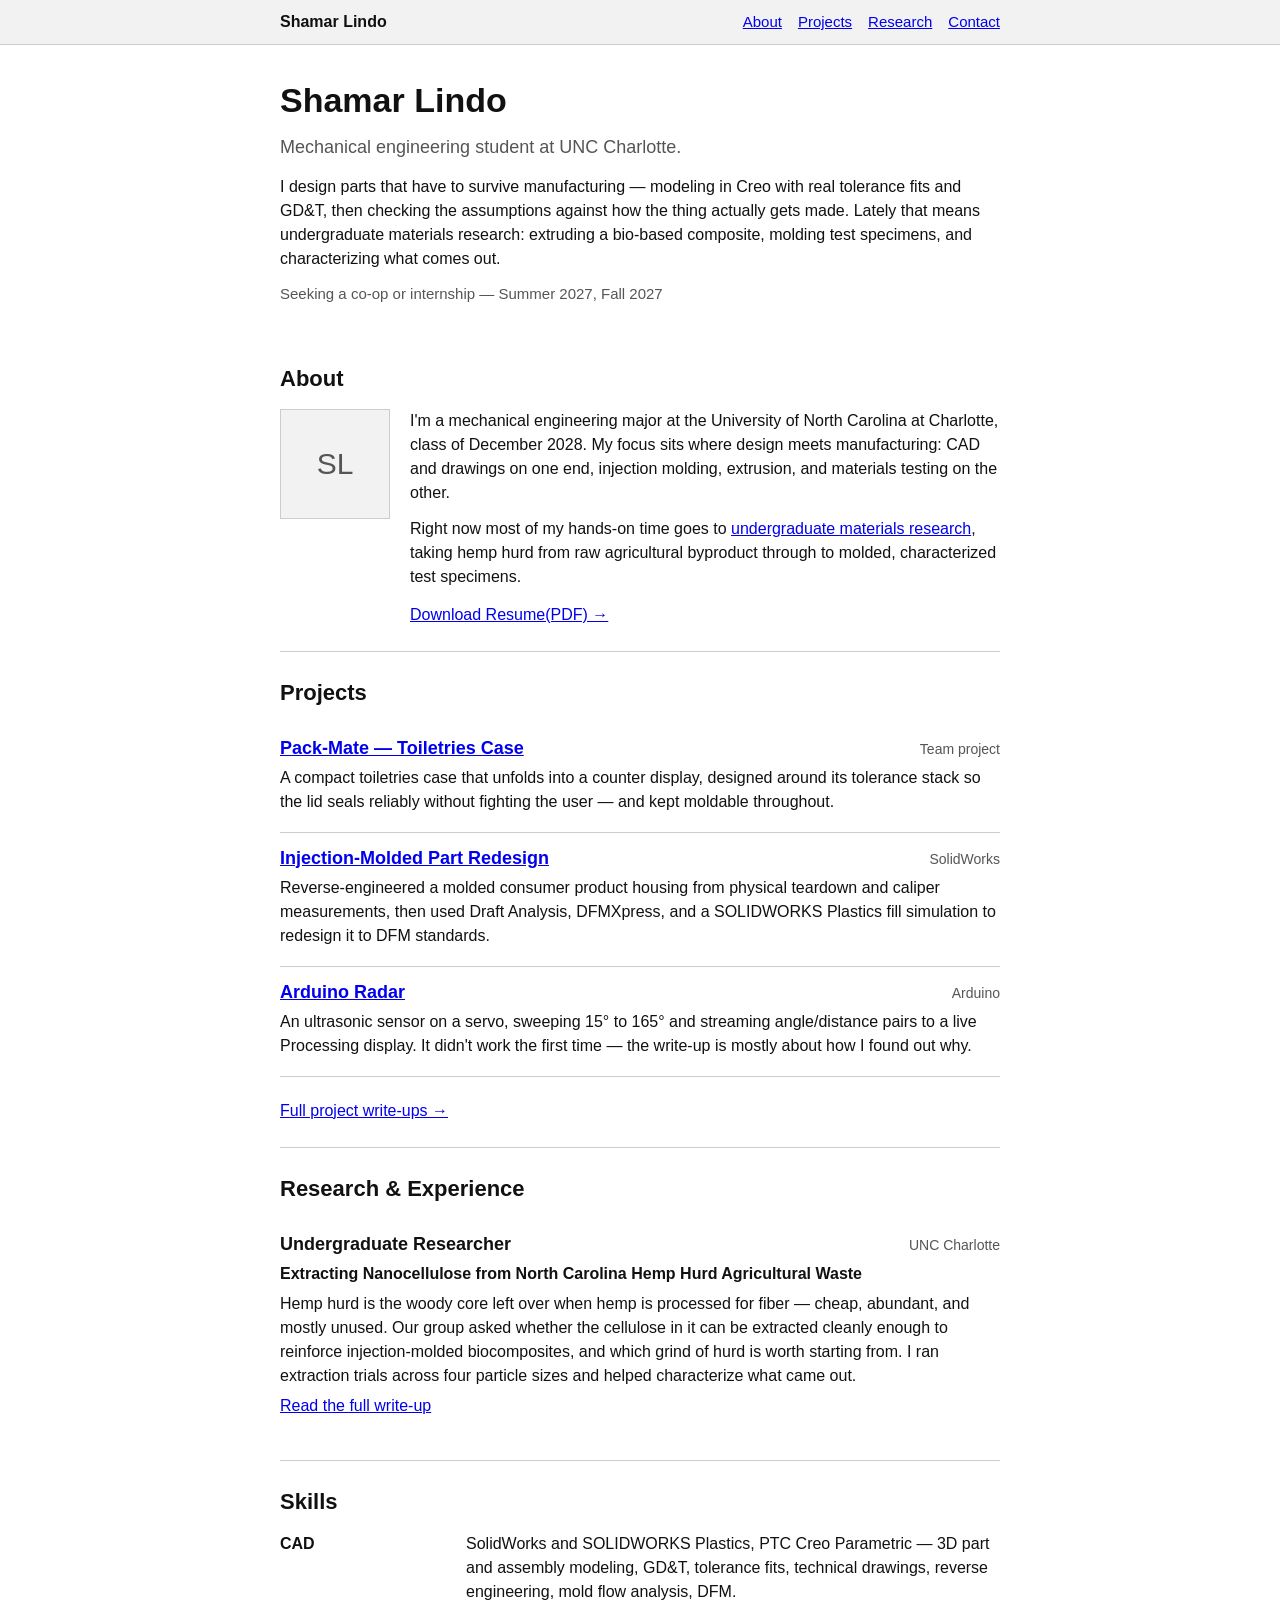
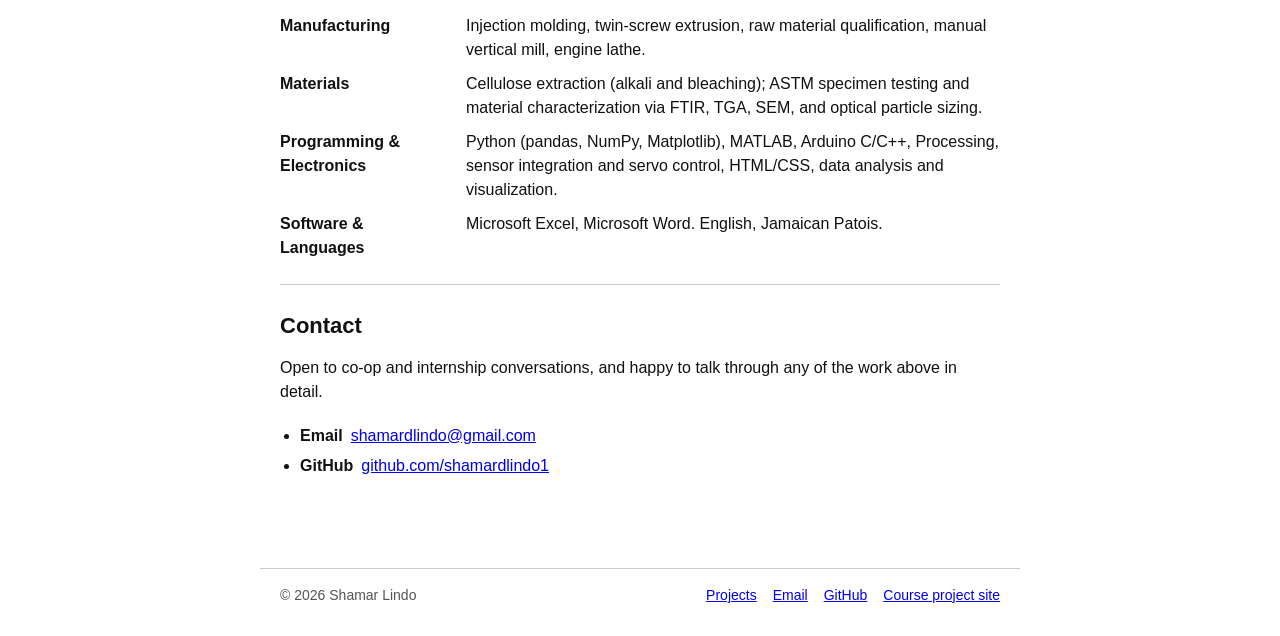
==== commit a777e167: "Update index.html" ====
--- a/index.html
+++ b/index.html
@@ -52,18 +52,7 @@
 <section id="projects">
 <h2 class="label">Projects</h2>
 
-<a class="entry" href="projects.html#air-engine">
-<div class="top">
-<h3>Air Engine Assembly</h3>
-<span class="when">PTC Creo</span>
-</div>
-<p>A complete pneumatic engine modeled from a set of technical drawings — every part built to print, constrained into a working assembly, and detailed back out as drawings with GD&amp;T.</p>
-<div class="tags">
-<span class="tag">Part &amp; assembly modeling</span>
-<span class="tag">GD&amp;T</span>
-<span class="tag">Technical drawings</span>
-</div>
-</a>
+
 
 <a class="entry" href="projects.html#pack-mate">
 <div class="top">
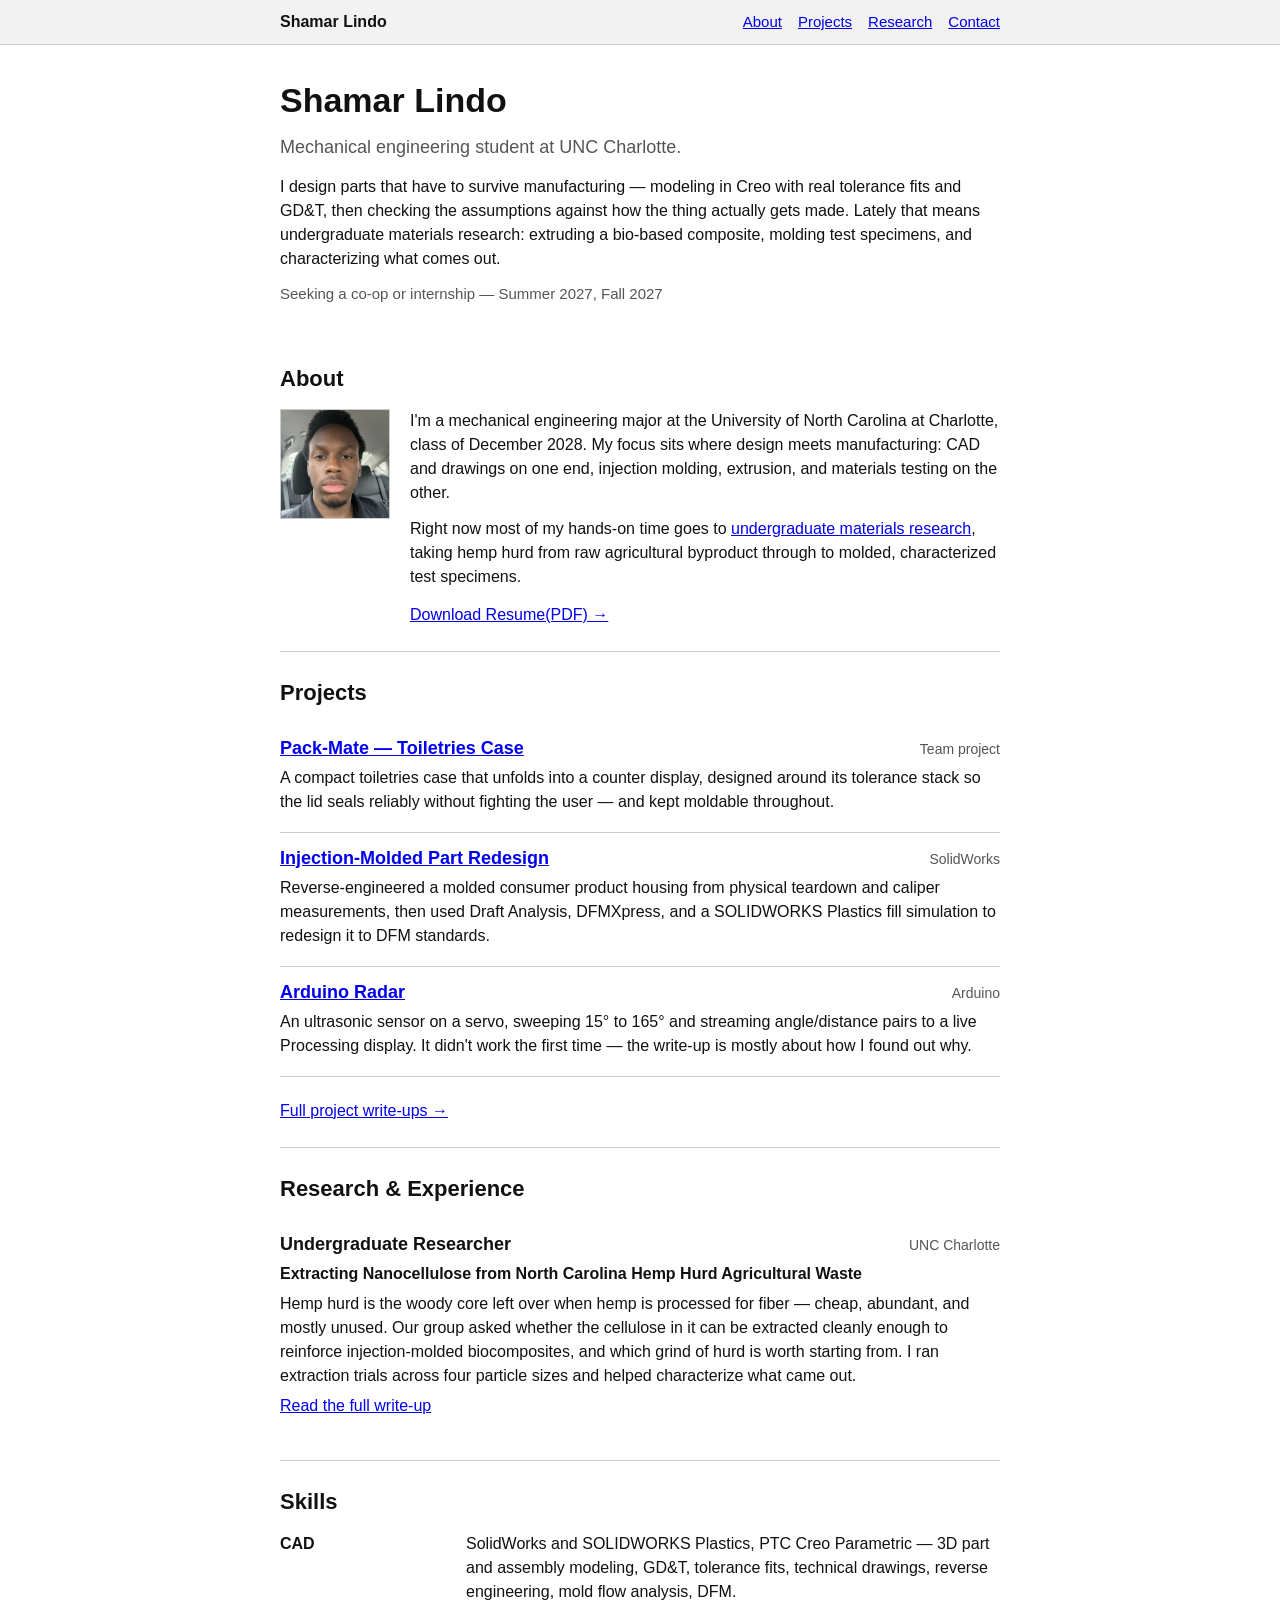
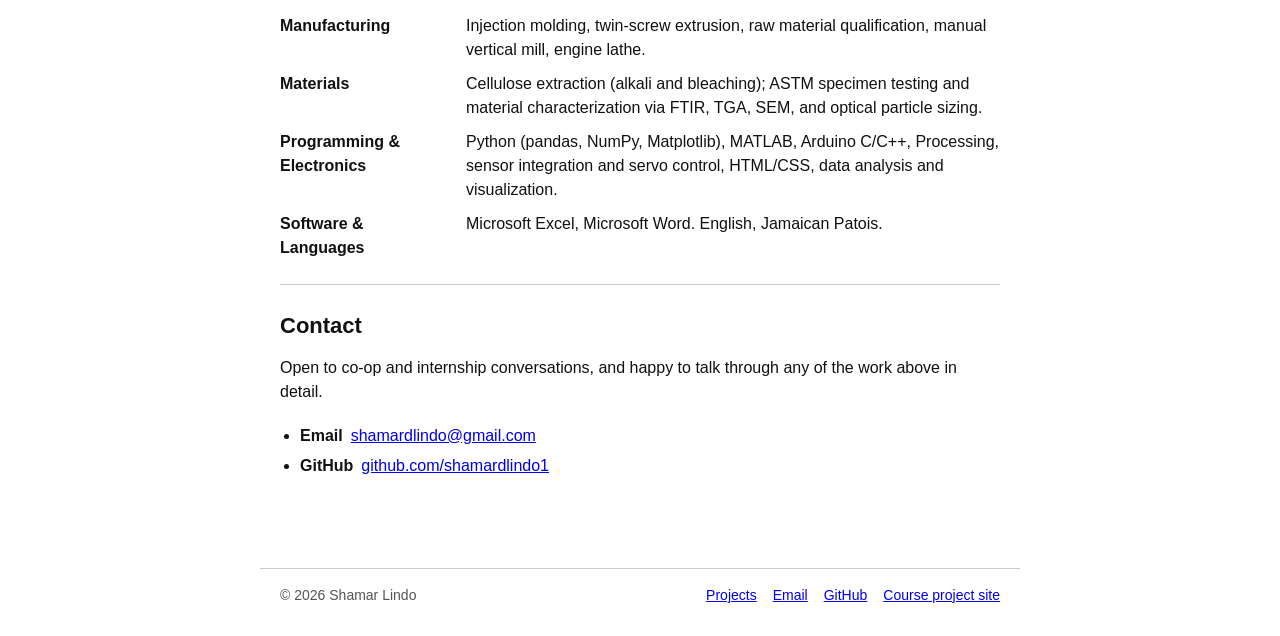
==== commit 6fc502c4: "Use portrait photo in About section instead of SL monogram" ====
--- a/index.html
+++ b/index.html
@@ -37,9 +37,7 @@
 <h2 class="label">About</h2>
 <div class="about-grid">
 <div class="portrait">
-<!-- To use a photo: drop the file in assets/ and replace the line below with
-<img src="assets/portrait.jpg" alt="Shamar Lindo"> -->
-<span class="monogram">SL</span>
+<img src="assets/portrait.jpg" alt="Shamar Lindo">
 </div>
 <div class="prose">
 <p>I'm a mechanical engineering major at the University of North Carolina at Charlotte, class of December 2028. My focus sits where design meets manufacturing: CAD and drawings on one end, injection molding, extrusion, and materials testing on the other.</p>
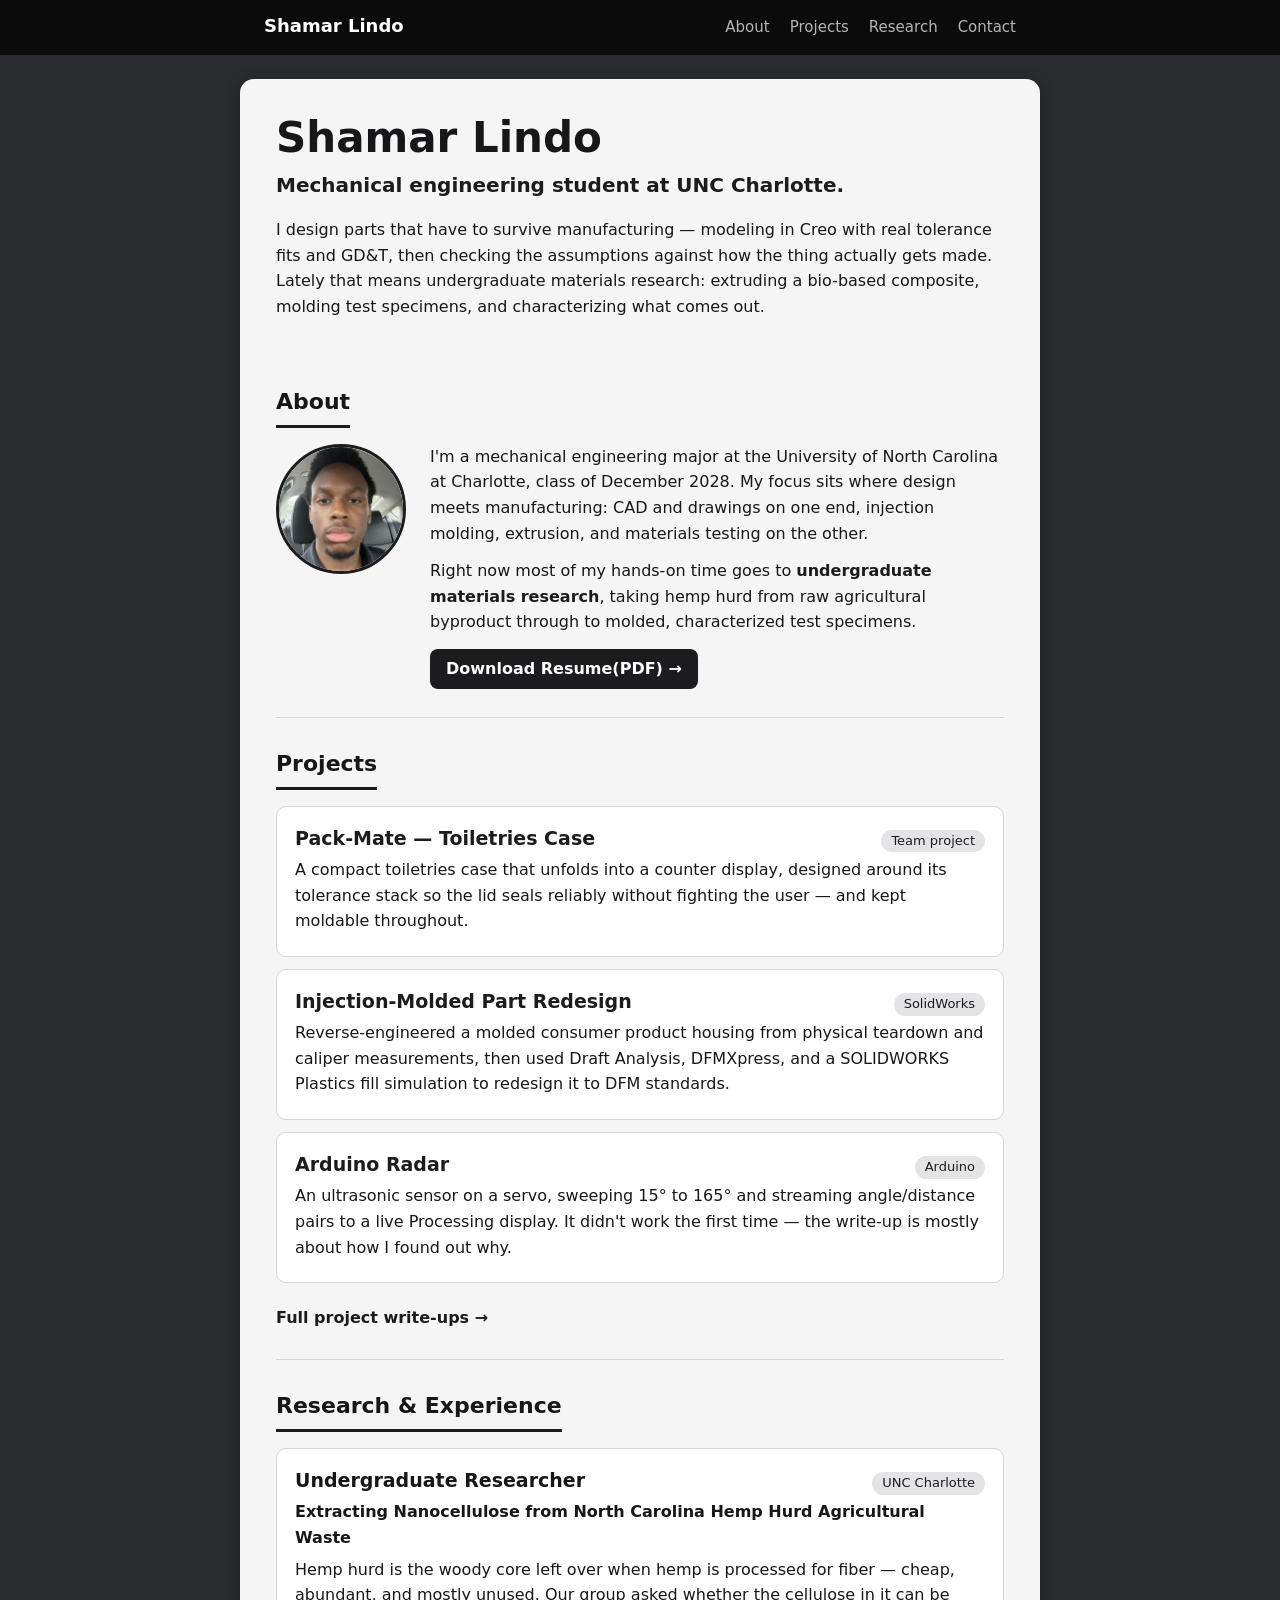
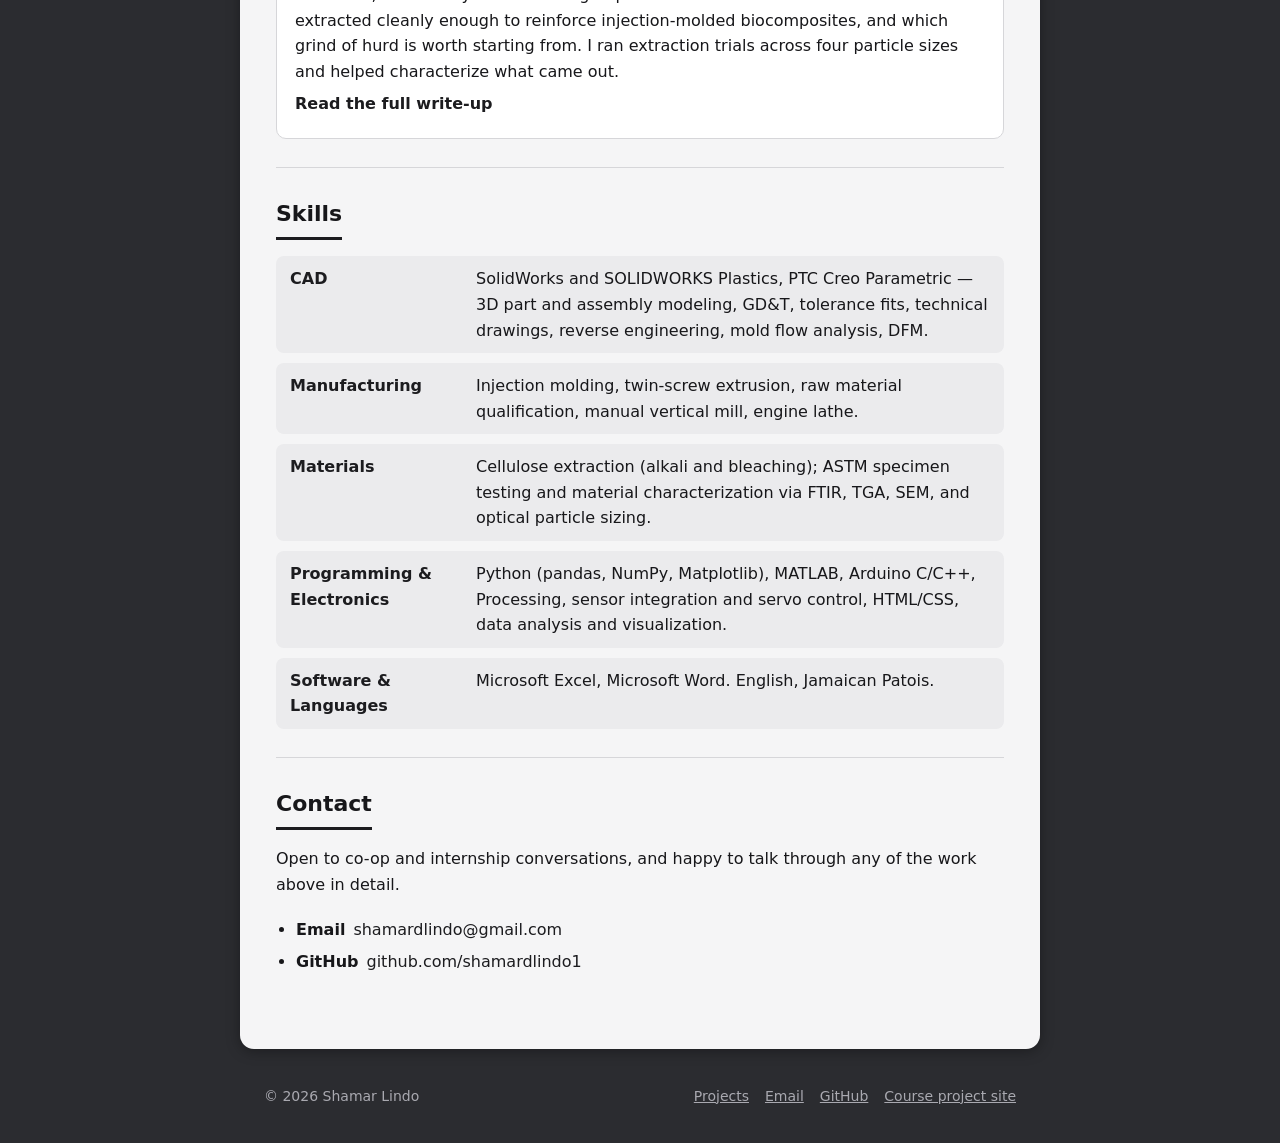
==== commit 04cd0e37: "Remove seeking co-op/internship line from hero" ====
--- a/index.html
+++ b/index.html
@@ -30,7 +30,6 @@
 <h1>Shamar Lindo</h1>
 <p class="tagline">Mechanical engineering student at UNC&nbsp;Charlotte.</p>
 <p>I design parts that have to survive manufacturing — modeling in Creo with real tolerance fits and GD&amp;T, then checking the assumptions against how the thing actually gets made. Lately that means undergraduate materials research: extruding a bio-based composite, molding test specimens, and characterizing what comes out.</p>
-<p class="status"><span class="dot"></span> Seeking a co-op or internship — Summer 2027, Fall 2027</p>
 </header>
 
 <section id="about">
--- a/style.css
+++ b/style.css
@@ -1,109 +1,167 @@
 /* shamarlindo.so - simple styles */
 
 :root {
-  --bg: #ffffff;
-  --fg: #111111;
-  --muted: #555555;
-  --rule: #cccccc;
-  --accent: #0000ee;
-  --ph-bg: #f2f2f2;
-  --serif: Georgia, "Times New Roman", serif;
-  --sans: Arial, Helvetica, sans-serif;
+  --bg: #2b2c30;
+  --card: #f5f5f6;
+  --fg: #17171a;
+  --muted: #66666c;
+  --rule: #d6d6d9;
+  --accent: #1c1c1f;
+  --accent-soft: #e4e4e7;
+  --nav: #0b0b0c;
+  --ph-bg: #ebebed;
+  --sans: system-ui, -apple-system, "Segoe UI", Roboto, Helvetica, Arial, sans-serif;
 }
 
 * { box-sizing: border-box; }
+html { scroll-behavior: smooth; }
 body {
   margin: 0;
   background: var(--bg);
   color: var(--fg);
   font-family: var(--sans);
   font-size: 16px;
-  line-height: 1.5;
+  line-height: 1.6;
 }
 a { color: var(--accent); }
 img { max-width: 100%; display: block; }
 
 /* nav */
-nav { border-bottom: 1px solid var(--rule); background: var(--ph-bg); }
+nav { background: var(--nav); position: sticky; top: 0; z-index: 10; }
 nav .inner {
-  max-width: 760px;
+  max-width: 800px;
   margin: 0 auto;
-  padding: 10px 20px;
+  padding: 12px 24px;
   display: flex;
   flex-wrap: wrap;
-  gap: 4px 16px;
+  gap: 4px 20px;
   align-items: baseline;
 }
-nav .me { font-weight: bold; margin-right: auto; color: var(--fg); text-decoration: none; }
-nav a.link { font-size: 15px; }
-nav a.link[aria-current="page"] { color: var(--fg); font-weight: bold; }
-
-/* layout */
-main { max-width: 760px; margin: 0 auto; padding: 0 20px 60px; }
-section { padding: 24px 0; border-top: 1px solid var(--rule); }
+nav .me { font-weight: bold; font-size: 18px; margin-right: auto; color: #ffffff; text-decoration: none; }
+nav a.link { font-size: 15px; color: #b4b4ba; text-decoration: none; padding-bottom: 2px; border-bottom: 2px solid transparent; }
+nav a.link:hover { color: #ffffff; border-bottom-color: #8a8a92; }
+nav a.link[aria-current="page"] { color: #ffffff; border-bottom-color: #8a8a92; }
+
+/* layout: white card on a light background */
+main {
+  max-width: 800px;
+  margin: 24px auto 28px;
+  padding: 0 36px 40px;
+  background: var(--card);
+  border-radius: 14px;
+  box-shadow: 0 2px 14px rgba(0, 0, 0, 0.35);
+}
+section { padding: 28px 0; border-top: 1px solid var(--rule); scroll-margin-top: 70px; }
 section:first-of-type { border-top: 0; }
 
-h2.label { font-size: 22px; margin: 0 0 14px; }
+h2.label {
+  font-size: 22px;
+  margin: 0 0 16px;
+  padding-bottom: 6px;
+  border-bottom: 3px solid var(--accent);
+  display: inline-block;
+}
 
 /* hero */
-header.hero { padding: 30px 0 20px; }
-header.hero h1 { font-size: 34px; margin: 0 0 8px; }
-header.hero .tagline { font-size: 18px; color: var(--muted); margin: 0 0 14px; }
+header.hero { padding: 36px 0 24px; }
+header.hero h1 { font-size: 42px; line-height: 1.1; margin: 0 0 8px; }
+header.hero .tagline { font-size: 20px; color: var(--accent); font-weight: 600; margin: 0 0 16px; }
 header.hero p { margin: 0 0 12px; }
-.status { margin-top: 6px; font-size: 15px; color: var(--muted); }
-.status .dot { display: none; }
-
-header.page { padding: 30px 0 14px; }
-header.page h1 { font-size: 32px; margin: 0 0 8px; }
+.status {
+  display: inline-flex;
+  align-items: center;
+  gap: 8px;
+  margin-top: 6px;
+  padding: 6px 14px;
+  font-size: 15px;
+  color: #2e2e33;
+  background: #e0e0e3;
+  border-radius: 8px;
+}
+.status .dot { width: 8px; height: 8px; border-radius: 50%; background: #2e2e33; }
+
+header.page { padding: 36px 0 16px; }
+header.page h1 { font-size: 36px; margin: 0 0 8px; }
 header.page p { color: var(--muted); margin: 0; }
 
 p { margin: 0 0 12px; }
 p:last-child { margin-bottom: 0; }
 
 /* about */
-.about-grid { display: grid; grid-template-columns: 110px 1fr; gap: 20px; align-items: start; }
+.about-grid { display: grid; grid-template-columns: 130px 1fr; gap: 24px; align-items: start; }
 @media (max-width: 560px) { .about-grid { grid-template-columns: 1fr; } }
 .portrait {
-  width: 110px;
+  width: 130px;
   aspect-ratio: 1;
-  background: var(--ph-bg);
-  border: 1px solid var(--rule);
+  border-radius: 50%;
+  overflow: hidden;
+  background: var(--accent-soft);
+  border: 3px solid var(--accent);
   display: grid;
   place-items: center;
 }
 .portrait img { width: 100%; height: 100%; object-fit: cover; }
-.portrait .monogram { font-size: 30px; color: var(--muted); }
+.portrait .monogram { font-size: 32px; color: var(--accent); font-weight: bold; }
+
+.prose a, .inline-link { font-weight: 600; text-decoration: none; }
+.prose a:hover, .inline-link:hover { text-decoration: underline; }
+.inline-link[href$=".pdf"] {
+  display: inline-block;
+  padding: 7px 16px;
+  background: var(--accent);
+  color: #ffffff;
+  border-radius: 8px;
+}
+.inline-link[href$=".pdf"]:hover { background: #44444a; text-decoration: none; }
 
 /* entries */
-.entry { display: block; color: var(--fg); text-decoration: none; padding: 12px 0; border-bottom: 1px solid var(--rule); }
-.entry:last-child { border-bottom: 0; }
-a.entry h3 { color: var(--accent); text-decoration: underline; }
+.entry {
+  display: block;
+  color: var(--fg);
+  text-decoration: none;
+  padding: 16px 18px;
+  margin-bottom: 12px;
+  border: 1px solid var(--rule);
+  border-radius: 10px;
+  background: #ffffff;
+}
+.entry:last-child { margin-bottom: 0; }
+a.entry { transition: box-shadow .15s ease, border-color .15s ease; }
+a.entry:hover { border-color: var(--accent); box-shadow: 0 3px 12px rgba(0, 0, 0, 0.18); }
+a.entry h3 { color: var(--accent); }
 .entry .top { display: flex; flex-wrap: wrap; gap: 4px 12px; align-items: baseline; margin-bottom: 4px; }
-.entry h3 { font-size: 18px; margin: 0; }
-.entry .when { margin-left: auto; font-size: 14px; color: var(--muted); }
+.entry h3 { font-size: 19px; margin: 0; }
+.entry .when {
+  margin-left: auto;
+  font-size: 13px;
+  color: var(--accent);
+  background: var(--accent-soft);
+  padding: 1px 10px;
+  border-radius: 999px;
+}
 .entry p { color: var(--fg); margin: 0 0 6px; }
 .tags { display: none; }
 
 /* project detail */
-.detail { padding: 24px 0; border-top: 1px solid var(--rule); }
+.detail { padding: 32px 0; border-top: 1px solid var(--rule); scroll-margin-top: 70px; }
 .detail:first-of-type { border-top: 0; }
-.detail h2 { font-size: 26px; margin: 0 0 4px; }
+.detail h2 { font-size: 28px; margin: 0 0 4px; }
 .detail .meta { font-size: 14px; color: var(--muted); margin: 0 0 14px; }
-.detail h4 { font-size: 16px; margin: 20px 0 8px; }
+.detail h4 { font-size: 16px; color: var(--accent); margin: 22px 0 8px; }
 .detail ul { margin: 0 0 12px; padding-left: 22px; }
 .detail li { margin-bottom: 5px; }
 
-.shot { margin: 16px 0; }
-.shot .ph { aspect-ratio: 16 / 10; background: var(--ph-bg); border: 1px dashed var(--rule); display: grid; place-items: center; text-align: center; padding: 16px; color: var(--muted); font-size: 14px; }
-.shot img { border: 1px solid var(--rule); }
+.shot { margin: 18px 0; }
+.shot .ph { aspect-ratio: 16 / 10; background: var(--ph-bg); border: 1px dashed var(--rule); border-radius: 8px; display: grid; place-items: center; text-align: center; padding: 16px; color: var(--muted); font-size: 14px; }
+.shot img, .shot video { border: 1px solid var(--rule); border-radius: 8px; }
 .shot figcaption { margin-top: 6px; font-size: 14px; color: var(--muted); }
 .shot-row { display: grid; grid-template-columns: 1fr 1fr; gap: 12px; }
 @media (max-width: 560px) { .shot-row { grid-template-columns: 1fr; } }
 
 /* skills */
 .skills { display: grid; gap: 10px; margin: 0; }
-.skills .row { display: grid; grid-template-columns: 170px 1fr; gap: 4px 16px; }
-.skills dt { font-weight: bold; }
+.skills .row { display: grid; grid-template-columns: 170px 1fr; gap: 4px 16px; padding: 10px 14px; background: var(--ph-bg); border-radius: 8px; }
+.skills dt { font-weight: bold; color: var(--accent); }
 .skills dd { margin: 0; }
 @media (max-width: 560px) { .skills .row { grid-template-columns: 1fr; } }
 
@@ -112,36 +170,38 @@
 .contact-list li { margin-bottom: 6px; }
 .contact-list a { text-decoration: none; }
 .contact-list .k { font-weight: bold; margin-right: 8px; color: var(--fg); }
-.contact-list .v { color: var(--accent); text-decoration: underline; }
+.contact-list .v { color: var(--accent); }
+.contact-list a:hover .v { text-decoration: underline; }
 
 /* footer */
 footer {
-  max-width: 760px;
+  max-width: 800px;
   margin: 0 auto;
-  padding: 16px 20px 30px;
-  border-top: 1px solid var(--rule);
+  padding: 8px 24px 36px;
   font-size: 14px;
-  color: var(--muted);
+  color: #a9a9b0;
   display: flex;
   flex-wrap: wrap;
   gap: 6px 16px;
 }
+footer a { color: #a9a9b0; }
+footer a:hover { color: #ffffff; }
 footer .spacer { margin-left: auto; }
 
 /* 404 */
 .center-page { min-height: 60vh; display: grid; place-items: center; text-align: center; }
-.center-page h1 { font-size: 60px; margin: 0 0 8px; }
+.center-page h1 { font-size: 60px; margin: 0 0 8px; color: var(--accent); }
 
 /* data table */
 table.data { width: 100%; border-collapse: collapse; margin: 16px 0 6px; font-size: 15px; }
 table.data caption { text-align: left; font-weight: bold; padding-bottom: 8px; }
-table.data th { text-align: left; border: 1px solid var(--rule); background: var(--ph-bg); padding: 6px 8px; }
+table.data th { text-align: left; border: 1px solid var(--rule); background: var(--accent-soft); padding: 7px 9px; }
 table.data th .note { display: block; font-weight: normal; font-size: 12px; color: var(--muted); }
-table.data td { padding: 6px 8px; border: 1px solid var(--rule); }
+table.data td { padding: 7px 9px; border: 1px solid var(--rule); }
 .fignote { font-size: 14px; color: var(--muted); }
 
-blockquote.pull { margin: 18px 0; padding: 0 0 0 16px; border-left: 3px solid var(--rule); font-style: italic; }
-
-pre.code { background: var(--ph-bg); border: 1px solid var(--rule); padding: 10px 12px; overflow-x: auto; font-size: 13px; margin: 12px 0; }
-code { background: var(--ph-bg); padding: 0 4px; }
+blockquote.pull { margin: 18px 0; padding: 8px 0 8px 16px; border-left: 4px solid var(--accent); background: var(--accent-soft); font-style: italic; border-radius: 0 8px 8px 0; }
+
+pre.code { background: var(--ph-bg); border: 1px solid var(--rule); border-radius: 8px; padding: 10px 12px; overflow-x: auto; font-size: 13px; margin: 12px 0; }
+code { background: var(--ph-bg); padding: 0 4px; border-radius: 3px; }
 pre.code code { background: none; padding: 0; }
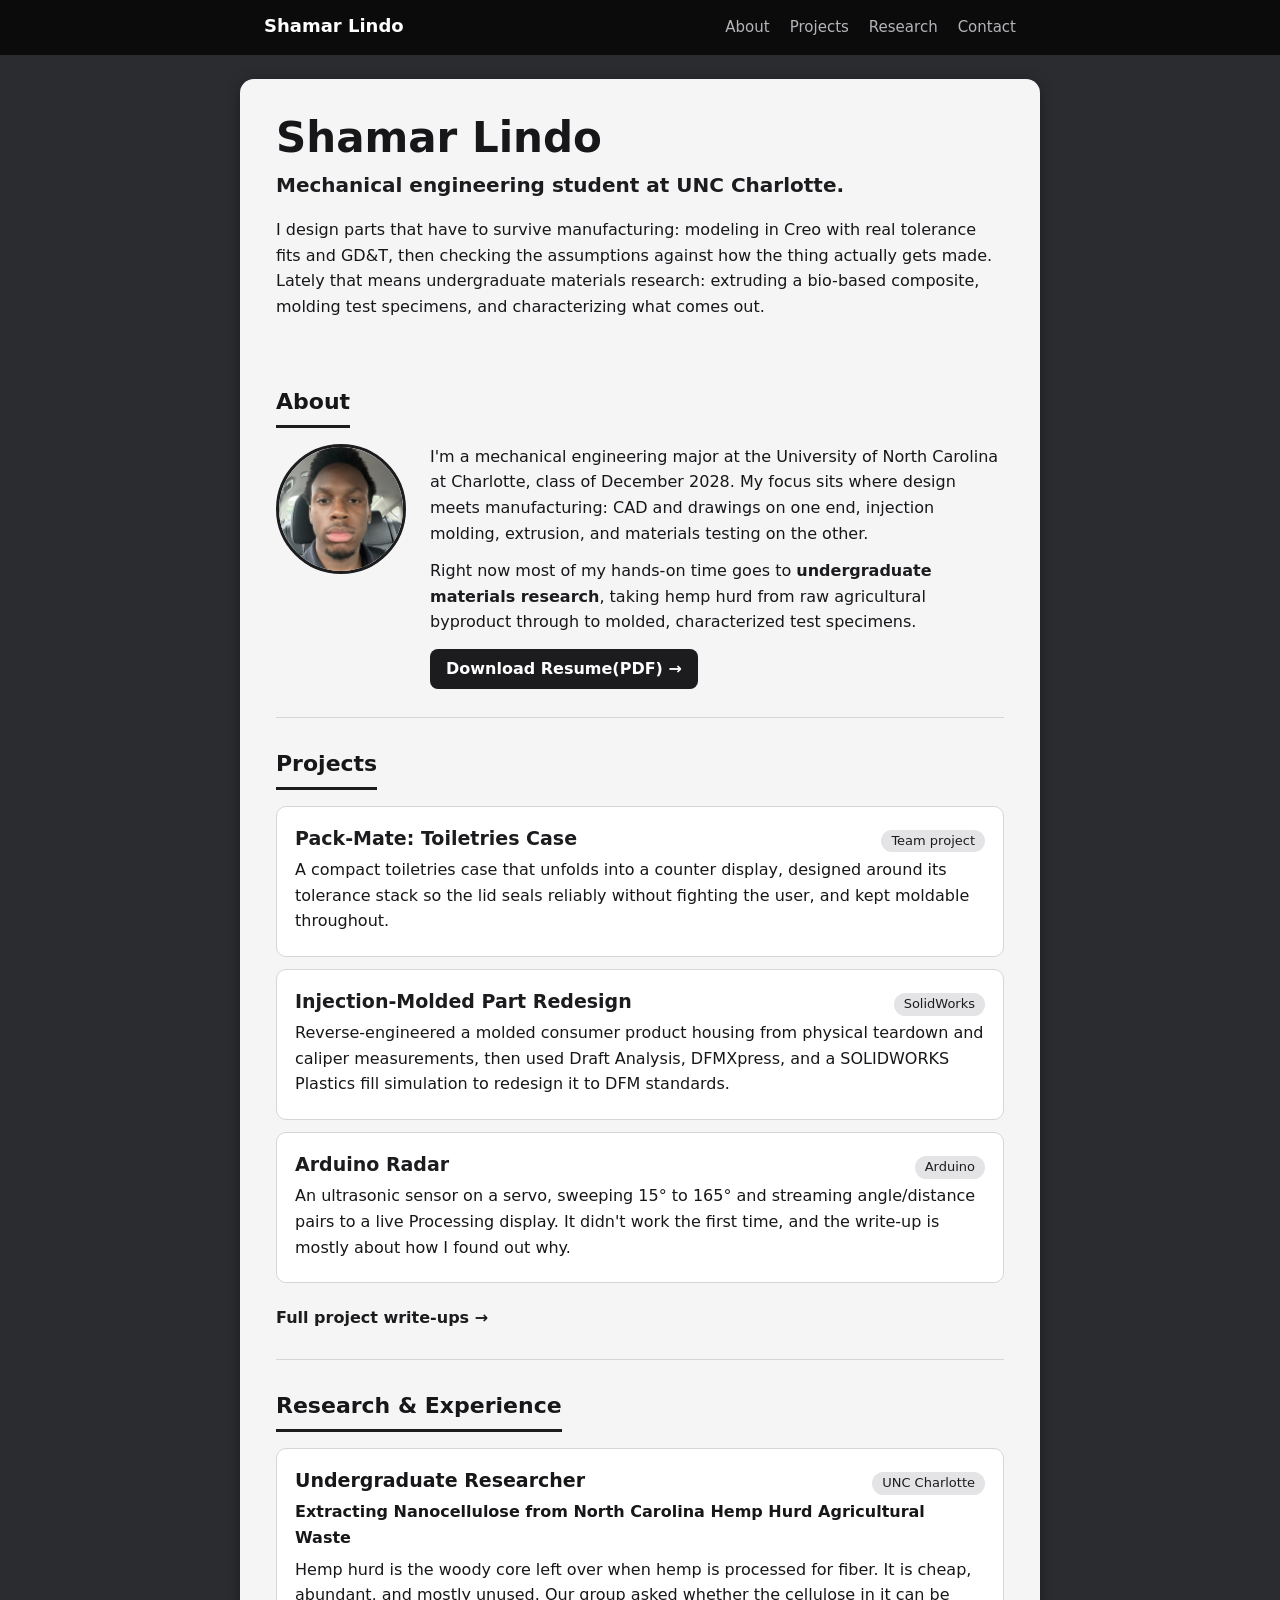
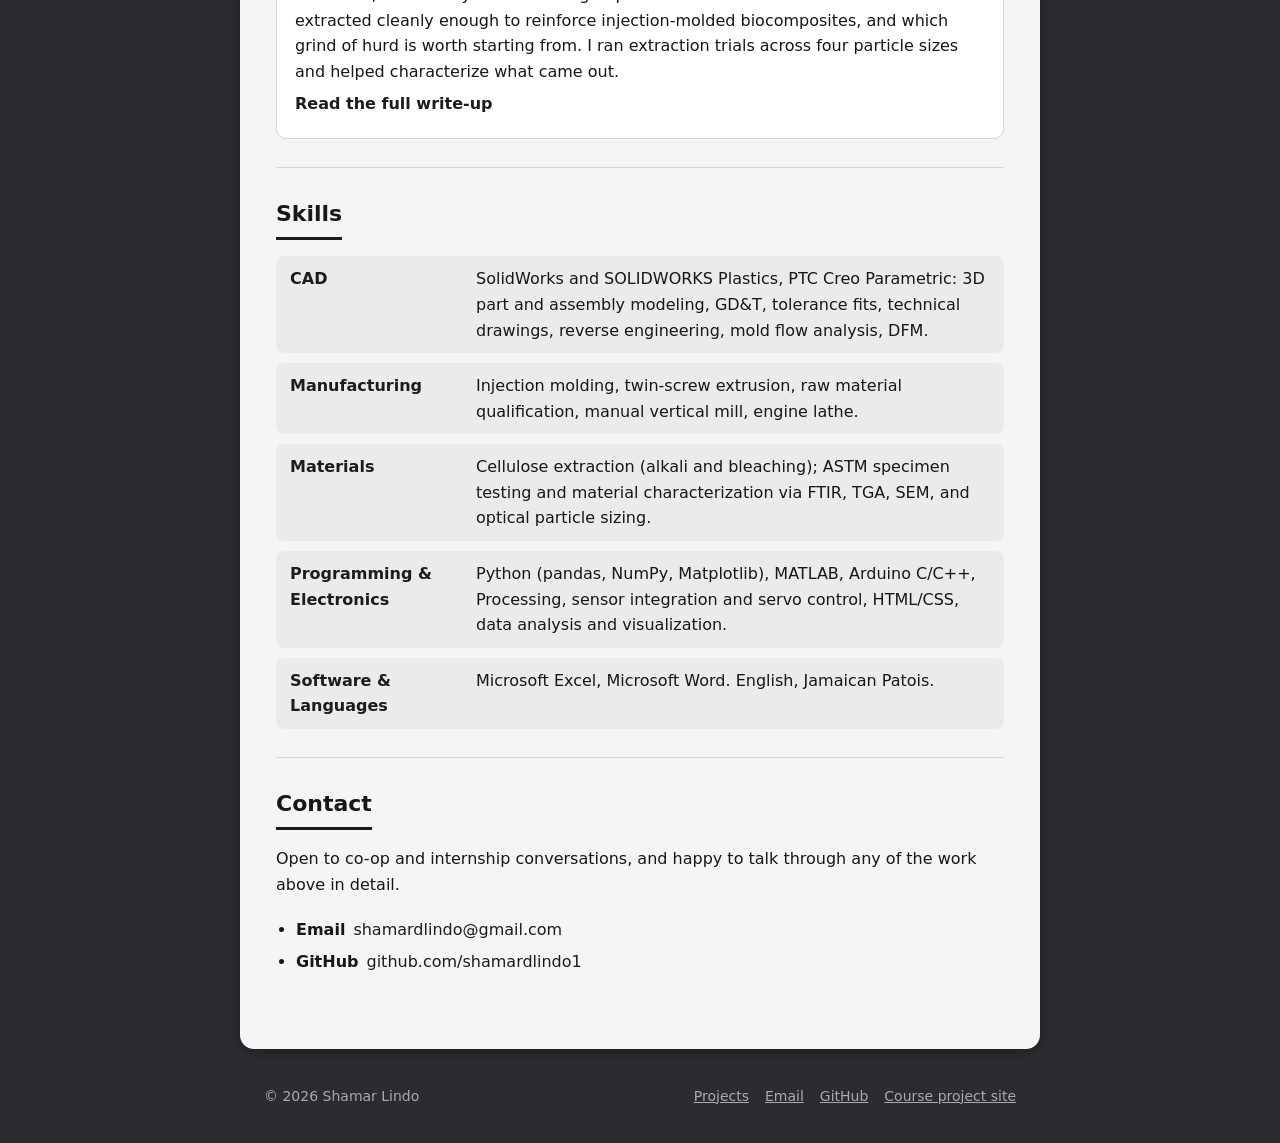
==== commit a66695e6: "Remove em dashes from site text" ====
--- a/index.html
+++ b/index.html
@@ -4,7 +4,7 @@
 <meta charset="utf-8">
 <meta name="viewport" content="width=device-width, initial-scale=1">
 <title>Shamar Lindo</title>
-<meta name="description" content="Shamar Lindo — mechanical engineering student at UNC Charlotte. CAD, manufacturing, and materials research.">
+<meta name="description" content="Shamar Lindo, mechanical engineering student at UNC Charlotte. CAD, manufacturing, and materials research.">
 <meta property="og:title" content="Shamar Lindo">
 <meta property="og:description" content="Mechanical engineering student at UNC Charlotte. CAD, manufacturing, and materials research.">
 <meta property="og:type" content="website">
@@ -29,7 +29,7 @@
 <header class="hero">
 <h1>Shamar Lindo</h1>
 <p class="tagline">Mechanical engineering student at UNC&nbsp;Charlotte.</p>
-<p>I design parts that have to survive manufacturing — modeling in Creo with real tolerance fits and GD&amp;T, then checking the assumptions against how the thing actually gets made. Lately that means undergraduate materials research: extruding a bio-based composite, molding test specimens, and characterizing what comes out.</p>
+<p>I design parts that have to survive manufacturing: modeling in Creo with real tolerance fits and GD&amp;T, then checking the assumptions against how the thing actually gets made. Lately that means undergraduate materials research: extruding a bio-based composite, molding test specimens, and characterizing what comes out.</p>
 </header>
 
 <section id="about">
@@ -53,10 +53,10 @@
 
 <a class="entry" href="projects.html#pack-mate">
 <div class="top">
-<h3>Pack-Mate — Toiletries Case</h3>
+<h3>Pack-Mate: Toiletries Case</h3>
 <span class="when">Team project</span>
 </div>
-<p>A compact toiletries case that unfolds into a counter display, designed around its tolerance stack so the lid seals reliably without fighting the user — and kept moldable throughout.</p>
+<p>A compact toiletries case that unfolds into a counter display, designed around its tolerance stack so the lid seals reliably without fighting the user, and kept moldable throughout.</p>
 <div class="tags">
 <span class="tag">Tolerance fits</span>
 <span class="tag">Design for manufacturing</span>
@@ -82,7 +82,7 @@
 <h3>Arduino Radar</h3>
 <span class="when">Arduino</span>
 </div>
-<p>An ultrasonic sensor on a servo, sweeping 15&deg; to 165&deg; and streaming angle/distance pairs to a live Processing display. It didn't work the first time &mdash; the write-up is mostly about how I found out why.</p>
+<p>An ultrasonic sensor on a servo, sweeping 15&deg; to 165&deg; and streaming angle/distance pairs to a live Processing display. It didn't work the first time, and the write-up is mostly about how I found out why.</p>
 <div class="tags">
 <span class="tag">Arduino C/C++</span>
 <span class="tag">HC-SR04</span>
@@ -103,7 +103,7 @@
 <span class="when">UNC Charlotte</span>
 </div>
 <p style="font-weight:bold">Extracting Nanocellulose from North Carolina Hemp Hurd Agricultural Waste</p>
-<p>Hemp hurd is the woody core left over when hemp is processed for fiber — cheap, abundant, and mostly unused. Our group asked whether the cellulose in it can be extracted cleanly enough to reinforce injection-molded biocomposites, and which grind of hurd is worth starting from. I ran extraction trials across four particle sizes and helped characterize what came out.</p>
+<p>Hemp hurd is the woody core left over when hemp is processed for fiber. It is cheap, abundant, and mostly unused. Our group asked whether the cellulose in it can be extracted cleanly enough to reinforce injection-molded biocomposites, and which grind of hurd is worth starting from. I ran extraction trials across four particle sizes and helped characterize what came out.</p>
 <p><a class="inline-link" href="projects.html#hemp-hurd">Read the full write-up</a></p>
 <div class="tags" style="margin-top:12px">
 <span class="tag">Alkali &amp; bleaching extraction</span>
@@ -120,7 +120,7 @@
 <dl class="skills">
 <div class="row">
 <dt>CAD</dt>
-<dd>SolidWorks and SOLIDWORKS Plastics, PTC Creo Parametric &mdash; 3D part and assembly modeling, GD&amp;T, tolerance fits, technical drawings, reverse engineering, mold flow analysis, DFM.</dd>
+<dd>SolidWorks and SOLIDWORKS Plastics, PTC Creo Parametric: 3D part and assembly modeling, GD&amp;T, tolerance fits, technical drawings, reverse engineering, mold flow analysis, DFM.</dd>
 </div>
 <div class="row">
 <dt>Manufacturing</dt>
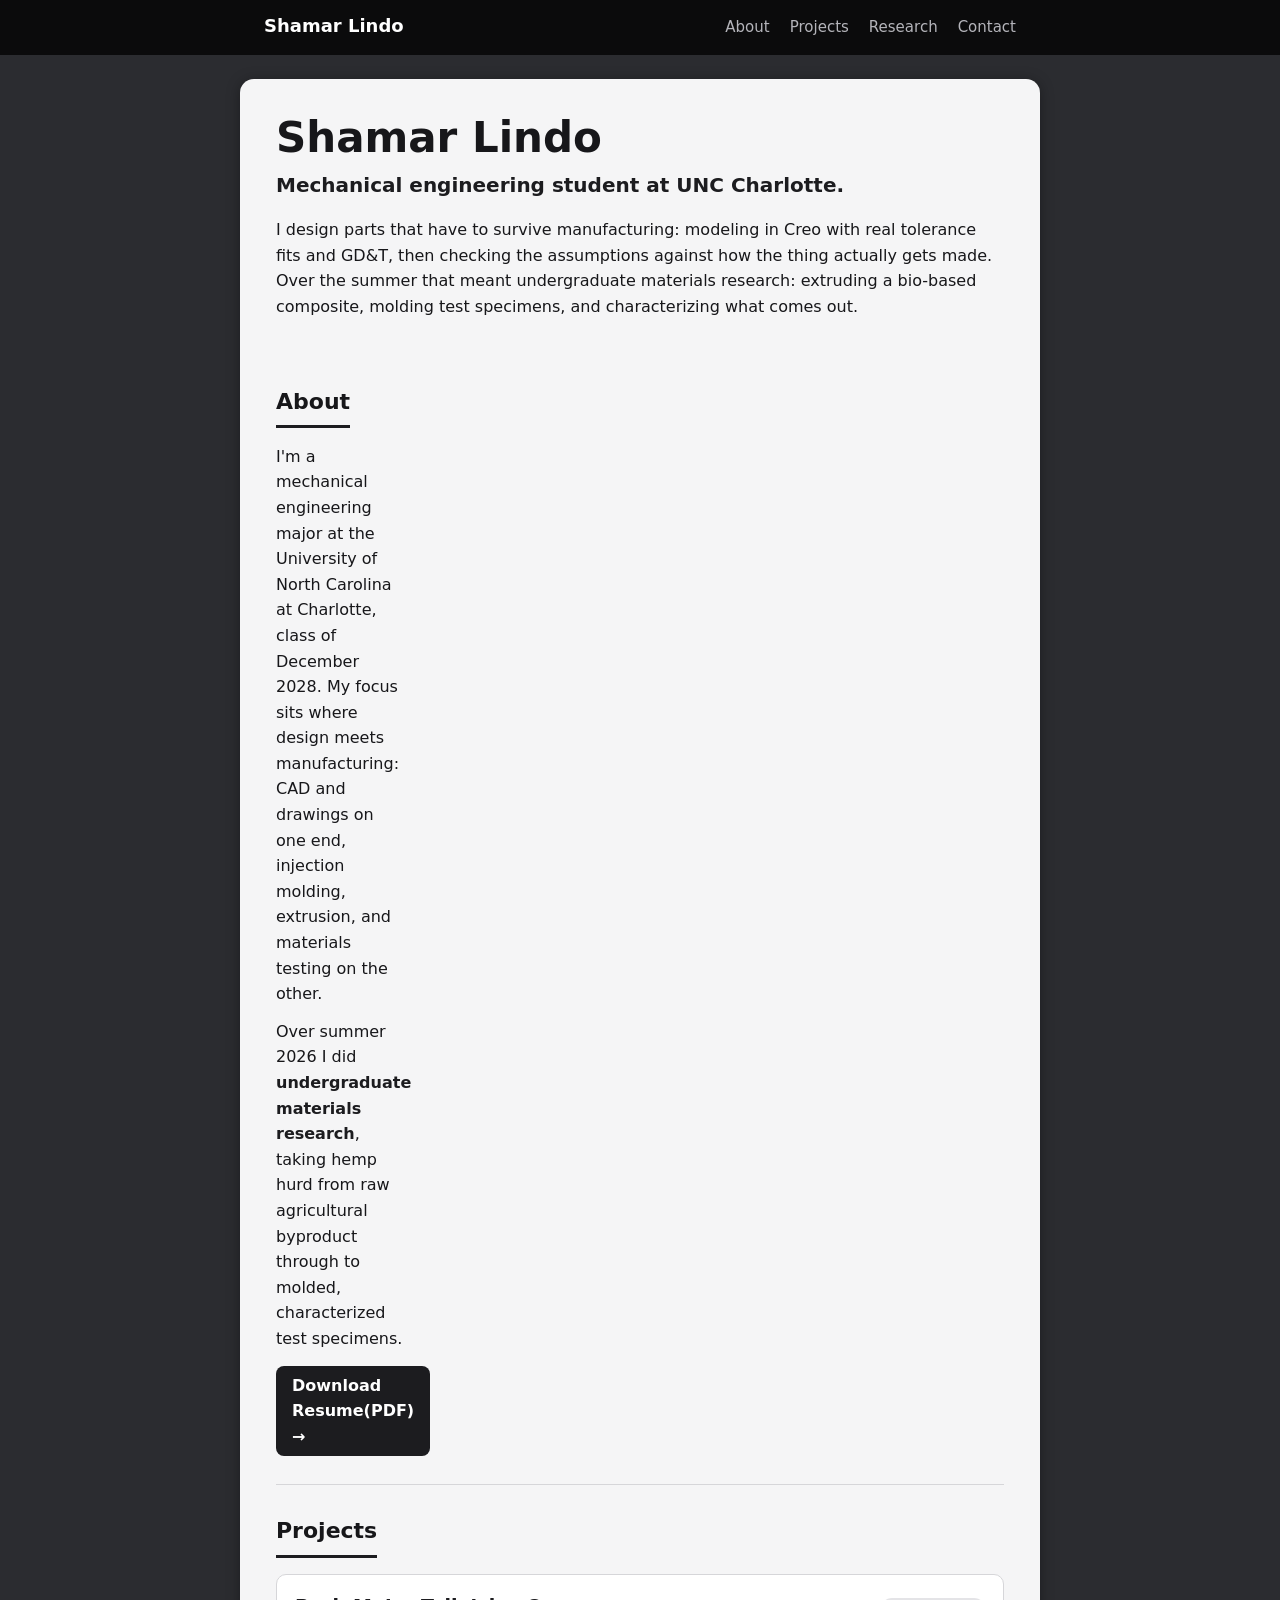
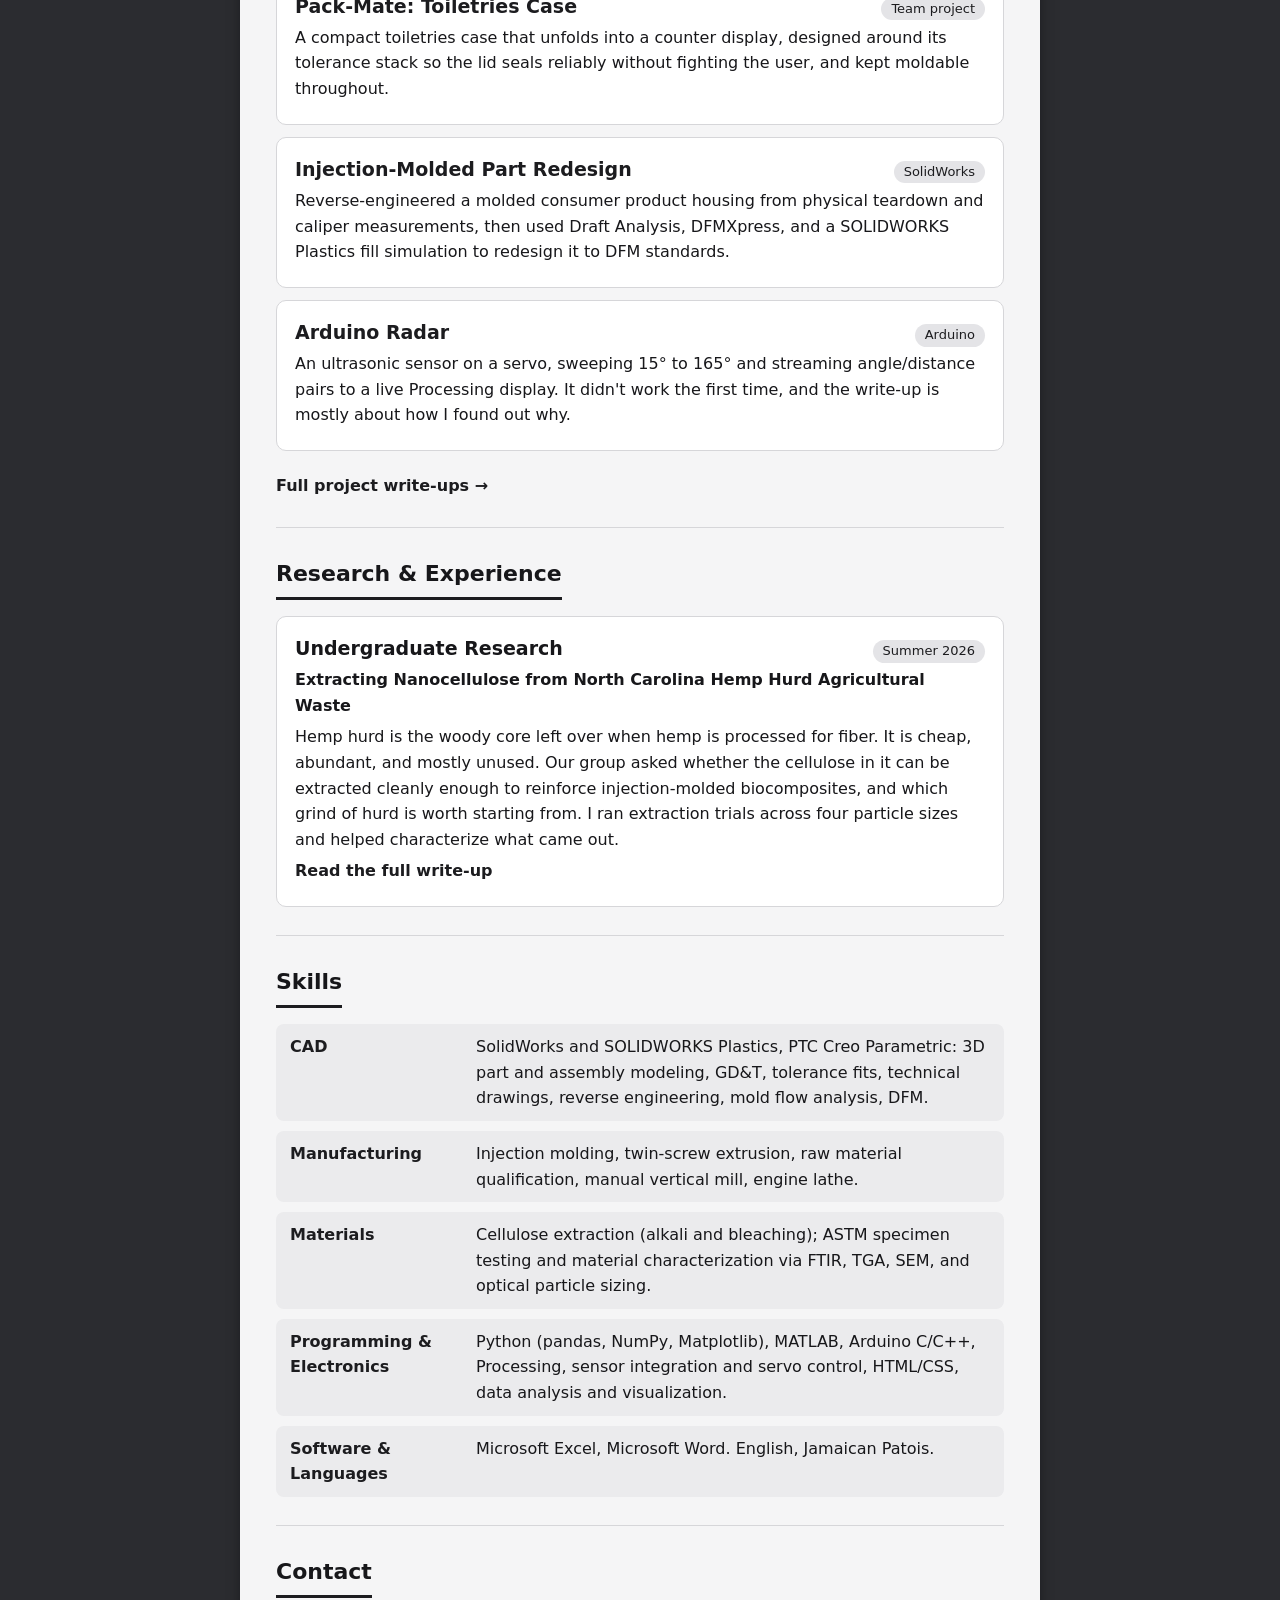
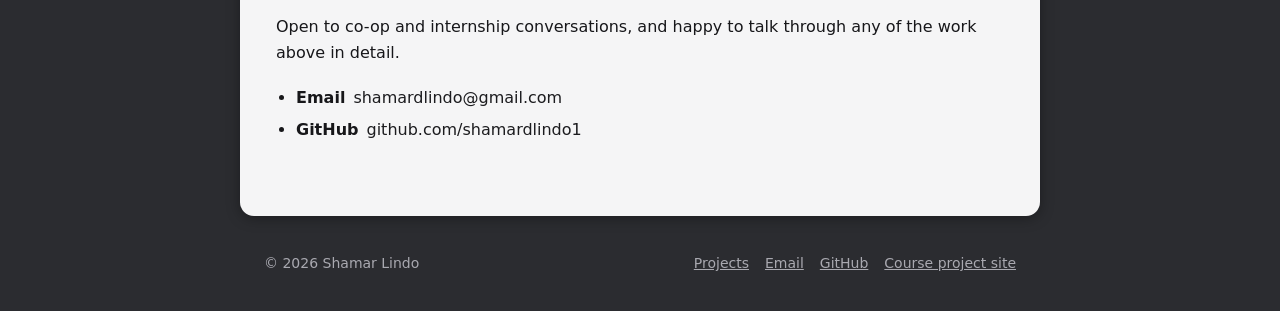
==== commit 62c250bd: "Remove profile picture, fix research to past tense (summer 2026)" ====
--- a/index.html
+++ b/index.html
@@ -29,18 +29,15 @@
 <header class="hero">
 <h1>Shamar Lindo</h1>
 <p class="tagline">Mechanical engineering student at UNC&nbsp;Charlotte.</p>
-<p>I design parts that have to survive manufacturing: modeling in Creo with real tolerance fits and GD&amp;T, then checking the assumptions against how the thing actually gets made. Lately that means undergraduate materials research: extruding a bio-based composite, molding test specimens, and characterizing what comes out.</p>
+<p>I design parts that have to survive manufacturing: modeling in Creo with real tolerance fits and GD&amp;T, then checking the assumptions against how the thing actually gets made. Over the summer that meant undergraduate materials research: extruding a bio-based composite, molding test specimens, and characterizing what comes out.</p>
 </header>
 
 <section id="about">
 <h2 class="label">About</h2>
 <div class="about-grid">
-<div class="portrait">
-<img src="assets/portrait.jpg" alt="Shamar Lindo">
-</div>
 <div class="prose">
 <p>I'm a mechanical engineering major at the University of North Carolina at Charlotte, class of December 2028. My focus sits where design meets manufacturing: CAD and drawings on one end, injection molding, extrusion, and materials testing on the other.</p>
-<p>Right now most of my hands-on time goes to <a href="#research">undergraduate materials research</a>, taking hemp hurd from raw agricultural byproduct through to molded, characterized test specimens.</p>
+<p>Over summer 2026 I did <a href="#research">undergraduate materials research</a>, taking hemp hurd from raw agricultural byproduct through to molded, characterized test specimens.</p>
 <p style="margin-top:14px"><a class="inline-link" href="assets/resume.pdf" target="_blank" rel="noopener">Download Resume(PDF) →</a></p>
 </div>
 </div>
@@ -99,8 +96,8 @@
 <h2 class="label">Research &amp; Experience</h2>
 <article class="entry">
 <div class="top">
-<h3>Undergraduate Researcher</h3>
-<span class="when">UNC Charlotte</span>
+<h3>Undergraduate Research</h3>
+<span class="when">Summer 2026</span>
 </div>
 <p style="font-weight:bold">Extracting Nanocellulose from North Carolina Hemp Hurd Agricultural Waste</p>
 <p>Hemp hurd is the woody core left over when hemp is processed for fiber. It is cheap, abundant, and mostly unused. Our group asked whether the cellulose in it can be extracted cleanly enough to reinforce injection-molded biocomposites, and which grind of hurd is worth starting from. I ran extraction trials across four particle sizes and helped characterize what came out.</p>
